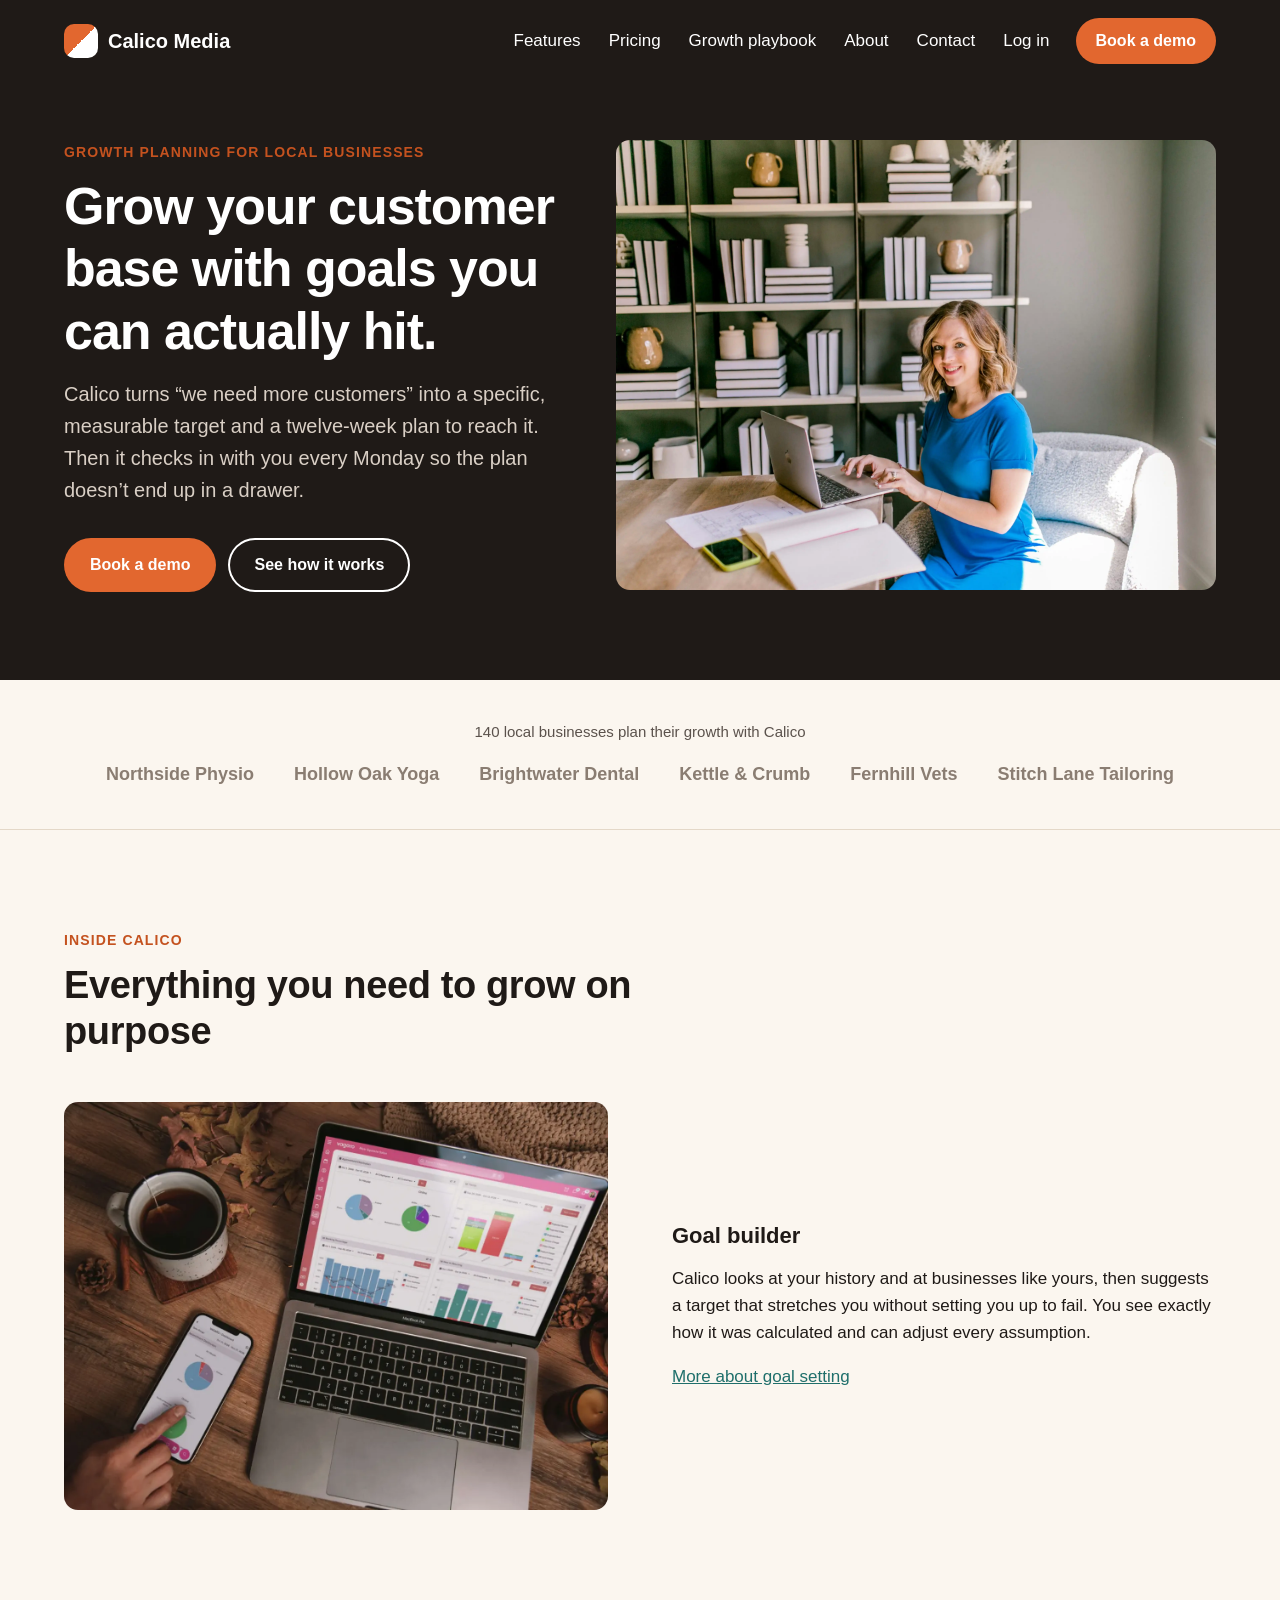
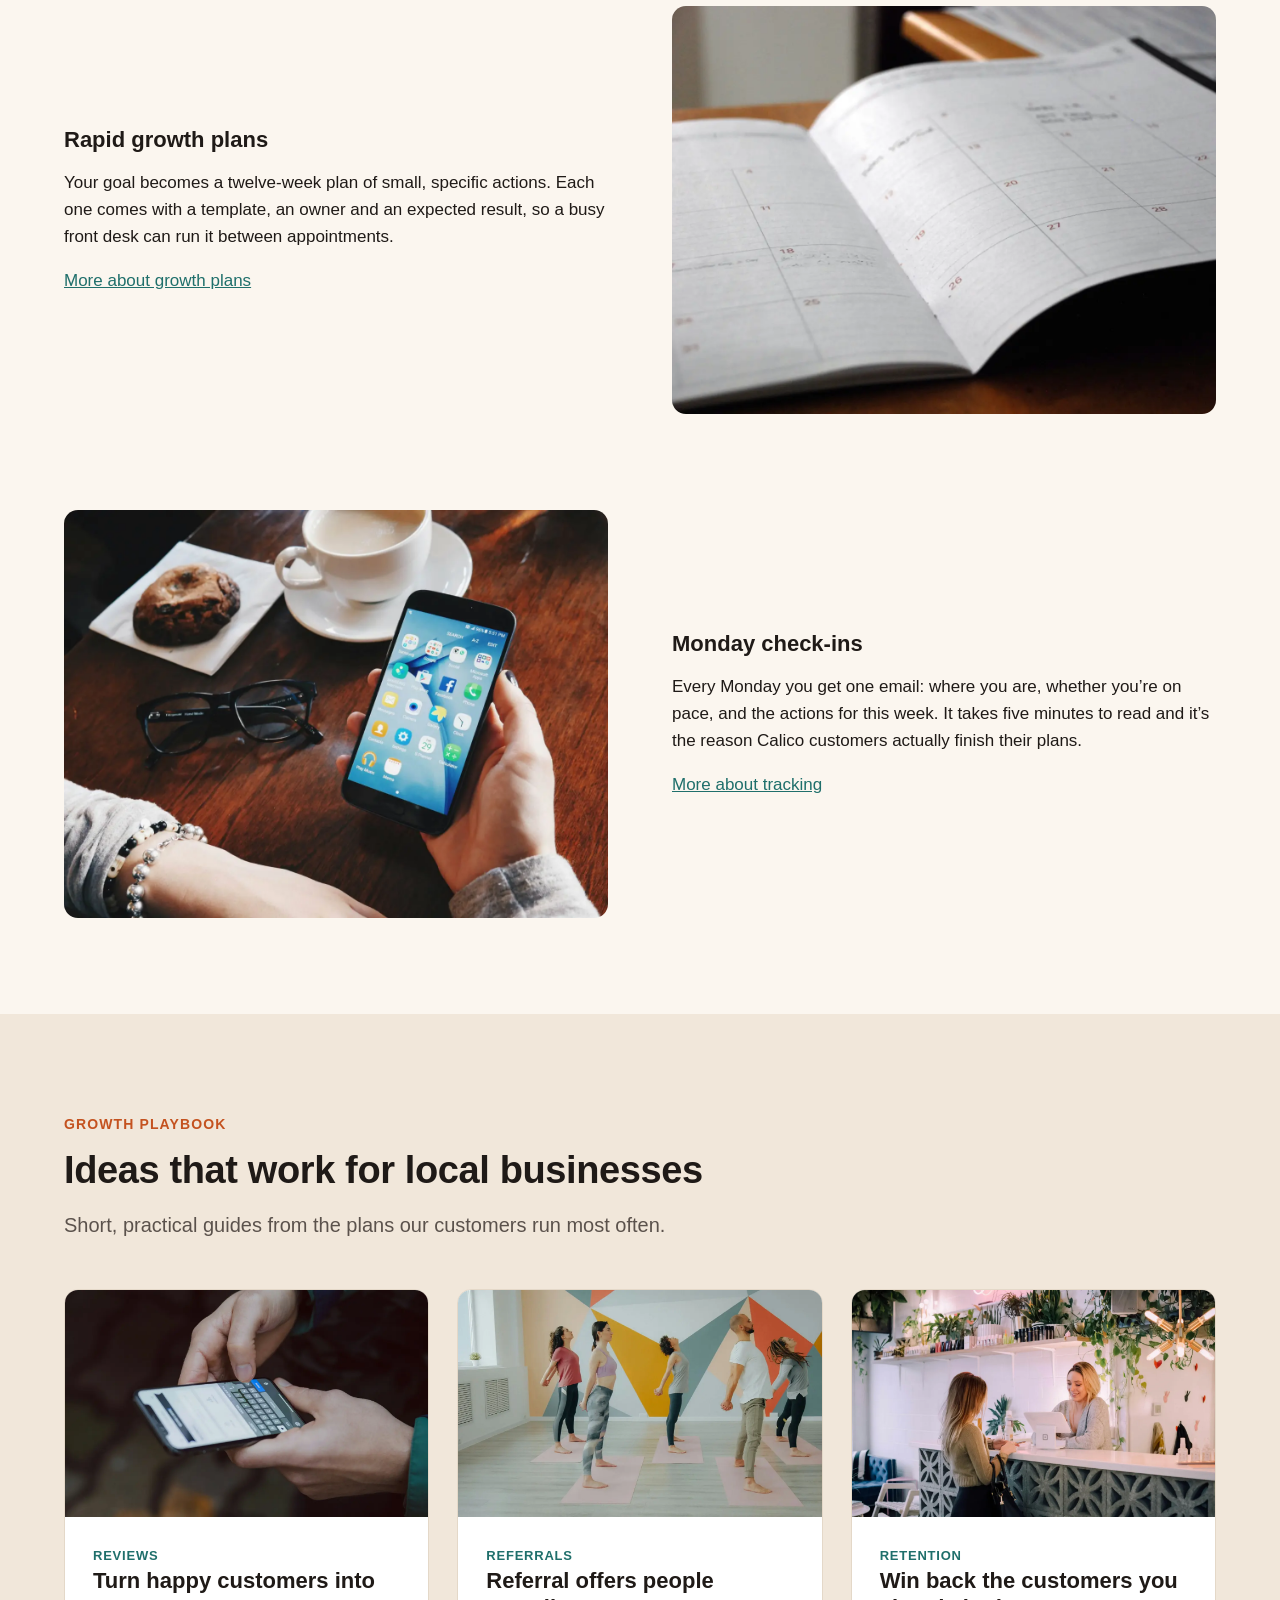
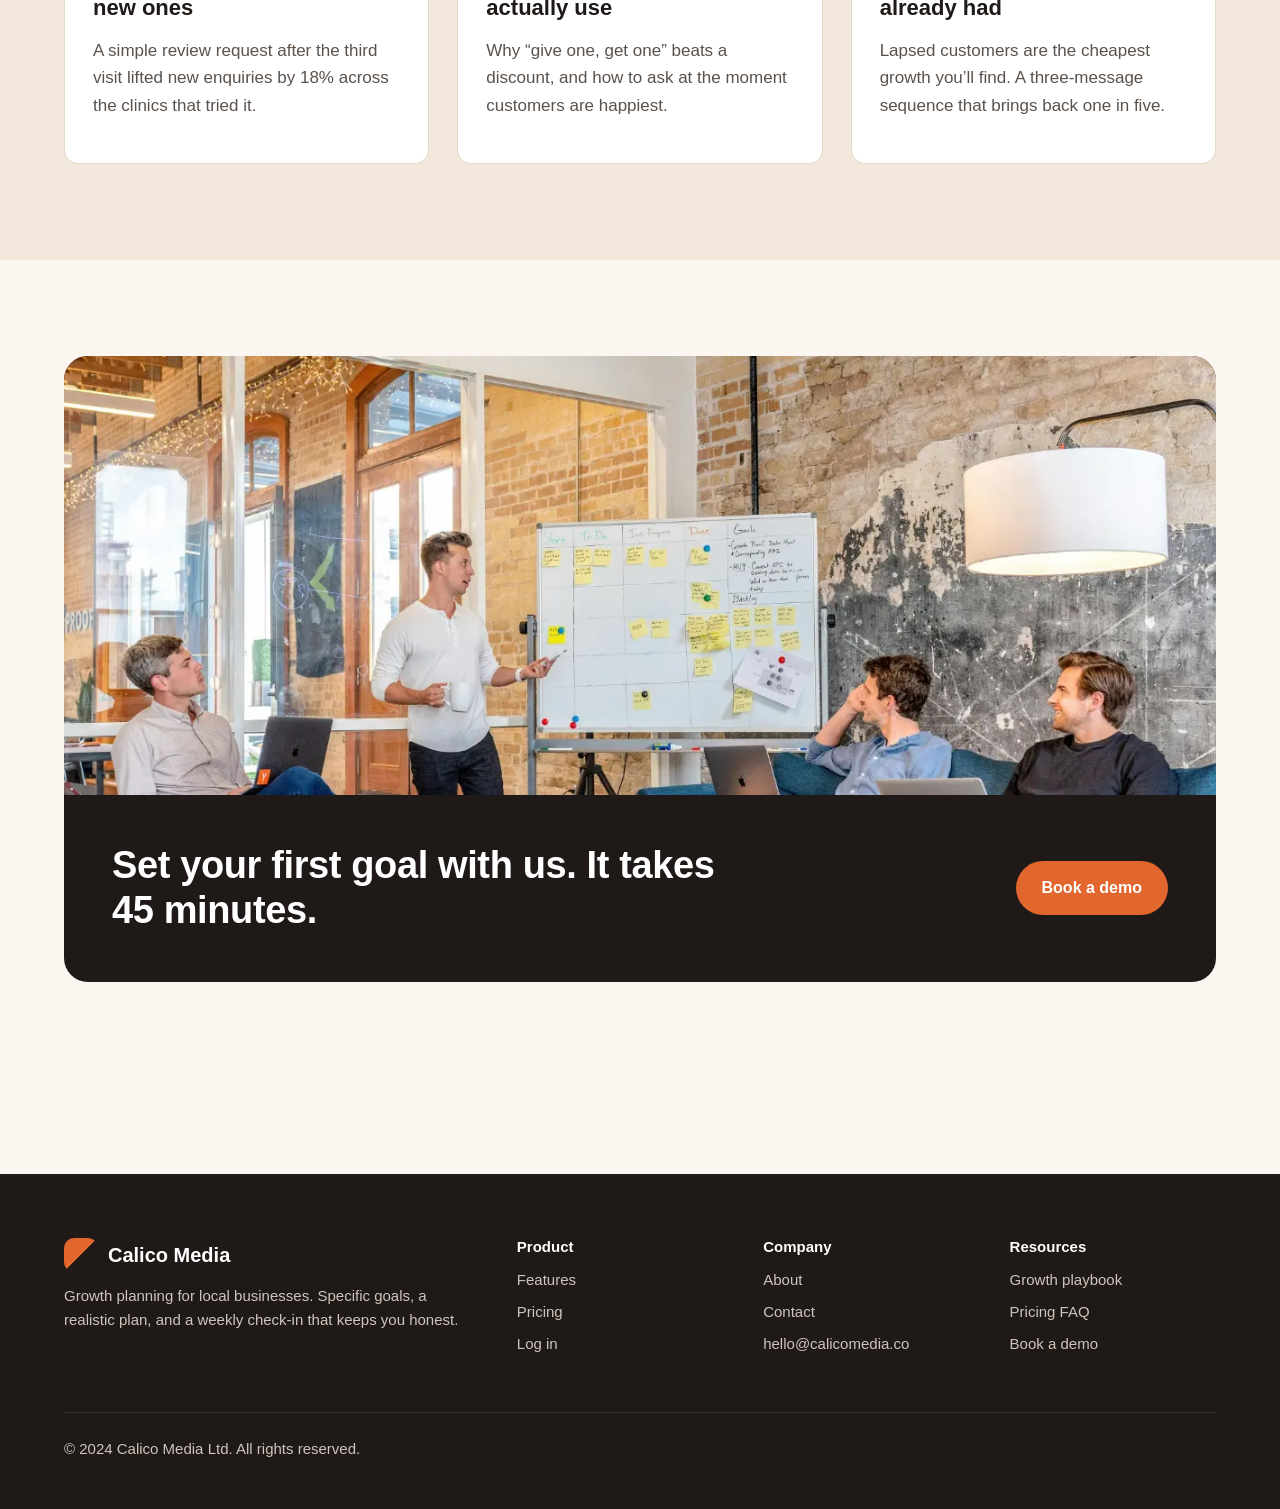
==== public/index.html @ 9ede25ba "Cut homepage weight" ====
<!doctype html>
<html lang="en">
  <head>
    <meta charset="utf-8" />
    <meta name="viewport" content="width=device-width, initial-scale=1" />
    <title>Calico Media | Growth planning for local businesses</title>
    <meta
      name="description"
      content="Calico helps local businesses grow their customer base with specific, measurable, realistic goals and a rapid growth plan you can run every week."
    />
    <link rel="preconnect" href="https://fonts.googleapis.com" />
    <link rel="preconnect" href="https://fonts.gstatic.com" crossorigin />
    <link rel="stylesheet" href="css/styles.css" />
  </head>
  <body>
    <header class="site-header site-header--home">
      <div class="container">
        <a class="logo" href="index.html"
          ><span class="logo-mark"></span>Calico Media</a
        >
        <nav aria-label="Main">
          <ul class="nav-links">
            <li><a href="features.html">Features</a></li>
            <li><a href="pricing.html">Pricing</a></li>
            <li><a href="#playbook">Growth playbook</a></li>
            <li><a href="about.html">About</a></li>
            <li><a href="contact.html">Contact</a></li>
            <li><a href="https://app.calicomedia.co/login">Log in</a></li>
            <li><a class="btn" href="contact.html">Book a demo</a></li>
          </ul>
        </nav>
      </div>
    </header>

    <main>
      <section class="hero">
        <div class="container hero-inner">
          <div class="hero-text">
            <span class="eyebrow">Growth planning for local businesses</span>
            <h1>Grow your customer base with goals you can actually hit.</h1>
            <p class="lead">
              Calico turns &ldquo;we need more customers&rdquo; into a specific,
              measurable target and a twelve-week plan to reach it. Then it
              checks in with you every Monday so the plan doesn&rsquo;t end up
              in a drawer.
            </p>
            <div class="hero-actions">
              <a class="btn" href="contact.html">Book a demo</a>
              <a class="btn btn--ghost" href="features.html"
                >See how it works</a
              >
            </div>
          </div>
          <div class="hero-media">
            <img
              class="hero-image"
              src="images/hero-weekly-plan.webp"
              alt="A business owner at her desk with a laptop and an open planner"
            />
          </div>
        </div>
      </section>

      <section class="trust">
        <div class="container">
          <p>140 local businesses plan their growth with Calico</p>
          <ul class="trust-list">
            <li>Northside Physio</li>
            <li>Hollow Oak Yoga</li>
            <li>Brightwater Dental</li>
            <li>Kettle &amp; Crumb</li>
            <li>Fernhill Vets</li>
            <li>Stitch Lane Tailoring</li>
          </ul>
        </div>
      </section>

      <section class="section">
        <div class="container">
          <div class="section-intro">
            <span class="eyebrow">Inside Calico</span>
            <h2>Everything you need to grow on purpose</h2>
          </div>

          <div class="feature-row">
            <div class="feature-media">
              <img
                src="images/feature-goal-builder.webp"
                srcset="images/feature-goal-builder-320w.webp 320w,
                images/feature-goal-builder-640w.webp 640w,
                images/feature-goal-builder-1280w.webp 1280w"
                sizes="(max-width: 320px) 280px,
                (max-width: 640px) 600px,
                1280px"
                alt="Growth charts on a laptop and phone beside a cup of tea"
                loading="lazy"
                decoding="async"
              />
            </div>
            <div>
              <h3>Goal builder</h3>
              <p>
                Calico looks at your history and at businesses like yours, then
                suggests a target that stretches you without setting you up to
                fail. You see exactly how it was calculated and can adjust every
                assumption.
              </p>
              <a href="features.html">More about goal setting</a>
            </div>
          </div>

          <div class="feature-row feature-row--reverse">
            <div class="feature-media">
              <img
                src="images/feature-growth-plan.webp"
                srcset="images/feature-growth-plan-320w.webp 320w,
                images/feature-growth-plan-640w.webp 640w,
                images/feature-growth-plan-1280w.webp 1280w"
                sizes="(max-width: 320px) 280px,
                (max-width: 640px) 600px,
                1280px"
                alt="An open planner showing the weeks ahead"
                loading="lazy"
                decoding="async"
              />
            </div>
            <div>
              <h3>Rapid growth plans</h3>
              <p>
                Your goal becomes a twelve-week plan of small, specific actions.
                Each one comes with a template, an owner and an expected result,
                so a busy front desk can run it between appointments.
              </p>
              <a href="features.html">More about growth plans</a>
            </div>
          </div>

          <div class="feature-row">
            <div class="feature-media">
              <img
                src="images/feature-monday-checkin.webp"
                srcset="images/feature-monday-checkin-320w.webp 320w,
                images/feature-monday-checkin-640w.webp 640w,
                images/feature-monday-checkin-1280w.webp 1280w"
                sizes="(max-width: 320px) 280px,
                (max-width: 640px) 600px,
                1280px"
                alt="Checking a phone over coffee on a Monday morning"
                loading="lazy"
                decoding="async"
              />
            </div>
            <div>
              <h3>Monday check-ins</h3>
              <p>
                Every Monday you get one email: where you are, whether
                you&rsquo;re on pace, and the actions for this week. It takes
                five minutes to read and it&rsquo;s the reason Calico customers
                actually finish their plans.
              </p>
              <a href="features.html">More about tracking</a>
            </div>
          </div>
        </div>
      </section>

      <section class="section section--sand" id="playbook">
        <div class="container">
          <div class="section-intro">
            <span class="eyebrow">Growth playbook</span>
            <h2>Ideas that work for local businesses</h2>
            <p class="lead">
              Short, practical guides from the plans our customers run most
              often.
            </p>
          </div>
          <div class="playbook-grid">
            <article class="card">
              <img
                src="images/playbook-reviews.webp"
                srcset="images/playbook-reviews-320w.webp 320w,
                images/playbook-reviews-640w.webp 640w,
                images/playbook-reviews-1280w.webp 1280w"
                sizes="(max-width: 320px) 280px,
                (max-width: 640px) 600px,
                1280px"
                alt="A customer typing a review on their phone"
                loading="lazy"
                decoding="async"
              />
              <div class="card-body">
                <span class="card-tag">Reviews</span>
                <h3>Turn happy customers into new ones</h3>
                <p>
                  A simple review request after the third visit lifted new
                  enquiries by 18% across the clinics that tried it.
                </p>
              </div>
            </article>
            <article class="card">
              <img
                src="images/playbook-referrals.webp"
                srcset="images/playbook-referrals-320w.webp 320w,
                images/playbook-referrals-640w.webp 640w,
                images/playbook-referrals-1280w.webp 1280w"
                sizes="(max-width: 320px) 280px,
                (max-width: 640px) 600px,
                1280px"
                alt="A group class stretching together in a yoga studio"
                loading="lazy"
                decoding="async"
              />
              <div class="card-body">
                <span class="card-tag">Referrals</span>
                <h3>Referral offers people actually use</h3>
                <p>
                  Why &ldquo;give one, get one&rdquo; beats a discount, and how
                  to ask at the moment customers are happiest.
                </p>
              </div>
            </article>
            <article class="card">
              <img
                src="images/playbook-rebooking.webp"
                srcset="images/playbook-rebooking-320w.webp 320w,
                images/playbook-rebooking-640w.webp 640w,
                images/playbook-rebooking-1280w.webp 1280w"
                sizes="(max-width: 320px) 280px,
                (max-width: 640px) 600px,
                1280px"
                alt="A customer at the front desk booking her next visit"
                loading="lazy"
                decoding="async"
              />
              <div class="card-body">
                <span class="card-tag">Retention</span>
                <h3>Win back the customers you already had</h3>
                <p>
                  Lapsed customers are the cheapest growth you&rsquo;ll find. A
                  three-message sequence that brings back one in five.
                </p>
              </div>
            </article>
          </div>
        </div>
      </section>

      <section class="section">
        <div class="container">
          <div class="cta-band">
            <img
              src="images/team-workshop.webp"
              srcset="images/team-workshop-320w.webp 320w,
              images/team-workshop-640w.webp 640w,
              images/team-workshop-1280w.webp 1280w"
              sizes="(max-width: 320px) 280px,
                (max-width: 640px) 600px,
                1280px"
              alt="The Calico Media team planning around a whiteboard"
              loading="lazy"
              decoding="async"
            />
            <div class="cta-body">
              <h2>Set your first goal with us. It takes 45 minutes.</h2>
              <a class="btn" href="contact.html">Book a demo</a>
            </div>
          </div>
        </div>
      </section>
    </main>

    <footer class="site-footer">
      <div class="container">
        <div class="footer-grid">
          <div>
            <a class="logo" href="index.html"
              ><span class="logo-mark"></span>Calico Media</a
            >
            <p>
              Growth planning for local businesses. Specific goals, a realistic
              plan, and a weekly check-in that keeps you honest.
            </p>
          </div>
          <div>
            <h4>Product</h4>
            <ul>
              <li><a href="features.html">Features</a></li>
              <li><a href="pricing.html">Pricing</a></li>
              <li><a href="https://app.calicomedia.co/login">Log in</a></li>
            </ul>
          </div>
          <div>
            <h4>Company</h4>
            <ul>
              <li><a href="about.html">About</a></li>
              <li><a href="contact.html">Contact</a></li>
              <li>
                <a href="mailto:hello@calicomedia.co">hello@calicomedia.co</a>
              </li>
            </ul>
          </div>
          <div>
            <h4>Resources</h4>
            <ul>
              <li><a href="index.html#playbook">Growth playbook</a></li>
              <li><a href="pricing.html#faq">Pricing FAQ</a></li>
              <li><a href="contact.html">Book a demo</a></li>
            </ul>
          </div>
        </div>
        <div class="footer-bottom">
          <p>&copy; 2024 Calico Media Ltd. All rights reserved.</p>
        </div>
      </div>
    </footer>
  </body>
</html>
---- public/css/styles.css ----
@font-face {
  font-family: 'Inter';
  src: url(../fonts/Inter-VariableFont_opsz,wght.ttf) format('truetype');
  font-weight: normal;
  font-style: normal;
}

/* Calico Media marketing site */

:root {
  --ink: #1f1a17;
  --ink-soft: #5b524c;
  --cream: #fbf6ef;
  --sand: #f1e7da;
  --white: #ffffff;
  --orange: #e2672f;
  --orange-dark: #c4521f;
  --teal: #1f6f6b;
  --line: #e4d8c8;
  --radius: 14px;
}

*,
*::before,
*::after {
  box-sizing: border-box;
}

body {
  margin: 0;
  font-family: 'Inter', -apple-system, BlinkMacSystemFont, 'Segoe UI', sans-serif;
  font-weight: 400;
  font-size: 17px;
  line-height: 1.6;
  color: var(--ink);
  background: var(--cream);
}

h1,
h2,
h3,
h4 {
  font-weight: 700;
  line-height: 1.2;
  margin: 0 0 16px;
}

h1 {
  font-size: 52px;
  letter-spacing: -0.02em;
}

h2 {
  font-size: 38px;
  letter-spacing: -0.01em;
}

h3 {
  font-size: 22px;
}

p {
  margin: 0 0 16px;
}

a {
  color: var(--teal);
}

img {
  max-width: 100%;
}

.container {
  max-width: 1200px;
  margin: 0 auto;
  padding: 0 24px;
}

.section {
  padding: 96px 0;
}

.section--sand {
  background: var(--sand);
}

.eyebrow {
  display: inline-block;
  font-size: 14px;
  font-weight: 700;
  letter-spacing: 0.08em;
  text-transform: uppercase;
  color: var(--orange-dark);
  margin-bottom: 12px;
}

.lead {
  font-size: 20px;
  color: var(--ink-soft);
  max-width: 640px;
}

.section-intro {
  max-width: 680px;
  margin-bottom: 48px;
}

.btn {
  display: inline-block;
  padding: 14px 26px;
  border-radius: 999px;
  background: var(--orange);
  color: var(--white);
  font-weight: 700;
  text-decoration: none;
  border: 0;
  font-size: 16px;
  font-family: inherit;
  cursor: pointer;
}

.btn:hover {
  background: var(--orange-dark);
}

.btn--ghost {
  background: transparent;
  color: inherit;
  box-shadow: inset 0 0 0 2px currentColor;
}

.btn--ghost:hover {
  background: rgba(255, 255, 255, 0.1);
}

/* Header */

.site-header {
  background: var(--white);
  border-bottom: 1px solid var(--line);
}

.site-header .container {
  display: flex;
  flex-wrap: wrap;
  align-items: center;
  justify-content: space-between;
  gap: 12px 32px;
  padding-top: 18px;
  padding-bottom: 18px;
}

.logo {
  display: flex;
  align-items: center;
  gap: 10px;
  flex-shrink: 0;
  font-size: 20px;
  font-weight: 700;
  color: var(--ink);
  text-decoration: none;
}

.logo-mark {
  width: 34px;
  height: 34px;
  border-radius: 10px;
  background: linear-gradient(135deg, var(--orange) 0%, var(--orange) 50%, var(--ink) 50%, var(--ink) 100%);
}

.nav-links {
  display: flex;
  flex-wrap: wrap;
  align-items: center;
  gap: 8px 28px;
  list-style: none;
  margin: 0;
  padding: 0;
}

.nav-links a {
  color: var(--ink);
  text-decoration: none;
}

.nav-links a:hover,
.nav-links a[aria-current='page'] {
  color: var(--orange-dark);
}

.site-header--home {
  background: var(--ink);
  border-bottom: 0;
}

.site-header--home .logo,
.site-header--home .nav-links a {
  color: var(--white);
}

.site-header--home .logo-mark {
  background: linear-gradient(135deg, var(--orange) 0%, var(--orange) 50%, var(--white) 50%, var(--white) 100%);
}

.site-header--home .container {
  flex-wrap: nowrap;
}

.site-header--home nav {
  min-width: 0;
}

.site-header--home .nav-links {
  flex-wrap: nowrap;
  gap: 0;
}

.site-header--home .nav-links li {
  min-width: 0;
}

.site-header--home .nav-links a {
  display: block;
  padding: 0 14px;
  white-space: nowrap;
}

.site-header--home .nav-links li:last-child {
  flex-shrink: 0;
}

.site-header--home .nav-links .btn {
  margin-left: 12px;
  padding: 10px 20px;
}

/* Home hero */

.hero {
  background: var(--ink);
  color: var(--white);
  padding: 56px 0 88px;
}

.hero-inner {
  display: flex;
  align-items: center;
  gap: 56px;
}

.hero-text {
  flex: 1;
}

.hero-text .lead {
  color: #d9cfc5;
}

.hero-actions {
  display: flex;
  flex-wrap: wrap;
  gap: 12px;
  margin-top: 32px;
}

.hero-media {
  width: 600px;
  flex-shrink: 0;
}

.hero-image {
  width: 100%;
  aspect-ratio: 4 / 3;
  object-fit: cover;
  border-radius: var(--radius);
  display: block;
}

/* Trust strip */

.trust {
  padding: 40px 0;
  border-bottom: 1px solid var(--line);
  text-align: center;
}

.trust p {
  color: var(--ink-soft);
  font-size: 15px;
}

.trust-list {
  display: flex;
  flex-wrap: wrap;
  justify-content: center;
  gap: 12px 40px;
  list-style: none;
  margin: 0;
  padding: 0;
  font-weight: 700;
  font-size: 18px;
  color: #8a7d72;
}

/* Steps */

.steps {
  display: grid;
  grid-template-columns: repeat(auto-fit, minmax(240px, 1fr));
  gap: 24px;
}

.step {
  background: var(--white);
  border: 1px solid var(--line);
  border-radius: var(--radius);
  padding: 32px;
}

.step-number {
  display: inline-flex;
  align-items: center;
  justify-content: center;
  width: 40px;
  height: 40px;
  border-radius: 50%;
  background: var(--sand);
  color: var(--orange-dark);
  font-weight: 700;
  margin-bottom: 16px;
}

/* Check list */

.check-list {
  list-style: none;
  margin: 24px 0 0;
  padding: 0;
}

.check-list li {
  position: relative;
  padding-left: 32px;
  margin-bottom: 14px;
}

.check-list li::before {
  content: '';
  position: absolute;
  left: 0;
  top: 6px;
  width: 16px;
  height: 16px;
  border-radius: 50%;
  background: var(--teal);
  box-shadow: inset 0 0 0 4px #cfe6e4;
}

/* FAQ */

.faq {
  max-width: 820px;
}

.faq details {
  border-top: 1px solid var(--line);
  padding: 20px 0;
}

.faq details:last-child {
  border-bottom: 1px solid var(--line);
}

.faq summary {
  font-weight: 700;
  font-size: 19px;
  cursor: pointer;
}

.faq details p {
  margin-top: 12px;
  color: var(--ink-soft);
}

/* Feature rows */

.feature-row {
  display: grid;
  grid-template-columns: 1fr 1fr;
  gap: 64px;
  align-items: center;
  margin-bottom: 96px;
}

.feature-row:last-child {
  margin-bottom: 0;
}

.feature-row--reverse .feature-media {
  order: 2;
}

.feature-media img {
  display: block;
  width: 100%;
  aspect-ratio: 4 / 3;
  object-fit: cover;
  border-radius: var(--radius);
}

/* Playbook */

.playbook-grid {
  display: grid;
  grid-template-columns: repeat(auto-fit, minmax(300px, 1fr));
  gap: 28px;
}

/* Card grid */

.card-grid {
  display: grid;
  grid-template-columns: repeat(3, 1fr);
  gap: 28px;
}

.card {
  background: var(--white);
  border: 1px solid var(--line);
  border-radius: var(--radius);
  overflow: hidden;
}

.card img {
  display: block;
  width: 100%;
  aspect-ratio: 16 / 10;
  object-fit: cover;
}

.card-body {
  padding: 24px 28px 28px;
}

.card-body p {
  color: var(--ink-soft);
}

.card-tag {
  font-size: 13px;
  font-weight: 700;
  text-transform: uppercase;
  letter-spacing: 0.06em;
  color: var(--teal);
}

.icon-dot {
  width: 44px;
  height: 44px;
  border-radius: 12px;
  background: var(--sand);
  margin-bottom: 18px;
  position: relative;
}

.icon-dot::after {
  content: '';
  position: absolute;
  inset: 13px;
  border-radius: 50%;
  background: var(--orange);
}

/* CTA band */

.cta-band {
  background: var(--ink);
  color: var(--white);
  border-radius: 24px;
  overflow: hidden;
}

.cta-band img {
  display: block;
  width: 100%;
  aspect-ratio: 21 / 8;
  object-fit: cover;
}

.cta-body {
  padding: 48px;
  display: flex;
  flex-wrap: wrap;
  align-items: center;
  justify-content: space-between;
  gap: 24px;
}

.cta-body h2 {
  margin: 0;
  max-width: 620px;
}

/* Page header (inner pages) */

.page-header {
  padding: 80px 0 56px;
  border-bottom: 1px solid var(--line);
}

/* Pricing */

.pricing-grid {
  display: grid;
  grid-template-columns: repeat(auto-fit, minmax(260px, 1fr));
  gap: 24px;
  align-items: stretch;
}

.pricing-card {
  background: var(--white);
  border: 1px solid var(--line);
  border-radius: var(--radius);
  padding: 36px 32px;
  display: flex;
  flex-direction: column;
}

.pricing-card--featured {
  border: 2px solid var(--orange);
  box-shadow: 0 24px 48px rgba(226, 103, 47, 0.14);
}

.plan-badge {
  align-self: flex-start;
  font-size: 13px;
  font-weight: 700;
  background: var(--orange);
  color: var(--white);
  border-radius: 999px;
  padding: 4px 12px;
  margin-bottom: 16px;
}

.price {
  font-size: 48px;
  font-weight: 700;
  margin: 8px 0 4px;
}

.price small {
  font-size: 17px;
  font-weight: 400;
  color: var(--ink-soft);
}

.pricing-card .check-list {
  flex: 1;
  margin-bottom: 28px;
}

.pricing-card .btn {
  text-align: center;
}

.pricing-note {
  margin-top: 32px;
  color: var(--ink-soft);
  font-size: 15px;
}

/* About */

.stats {
  display: grid;
  grid-template-columns: repeat(auto-fit, minmax(160px, 1fr));
  gap: 16px;
}

.stat {
  background: var(--white);
  border: 1px solid var(--line);
  border-radius: var(--radius);
  padding: 28px 20px;
}

.stat-number {
  display: block;
  font-size: 48px;
  font-weight: 700;
  color: var(--orange-dark);
}

.stat-label {
  display: block;
  font-size: 15px;
  color: var(--ink-soft);
}

.prose {
  max-width: 720px;
}

.team-grid {
  display: grid;
  grid-template-columns: repeat(auto-fit, minmax(220px, 1fr));
  gap: 24px;
}

.person {
  background: var(--white);
  border: 1px solid var(--line);
  border-radius: var(--radius);
  padding: 28px;
}

.avatar {
  width: 56px;
  height: 56px;
  border-radius: 50%;
  background: var(--sand);
  color: var(--orange-dark);
  display: flex;
  align-items: center;
  justify-content: center;
  font-weight: 700;
  margin-bottom: 16px;
}

.person p {
  color: var(--ink-soft);
  font-size: 15px;
  margin: 0;
}

/* Contact */

.contact-layout {
  display: grid;
  grid-template-columns: 3fr 2fr;
  gap: 64px;
}

.contact-form label {
  display: block;
  font-weight: 700;
  margin-bottom: 6px;
}

.contact-form input,
.contact-form textarea {
  display: block;
  width: 100%;
  font: inherit;
  padding: 12px 14px;
  border: 1px solid var(--line);
  border-radius: 10px;
  background: var(--white);
  margin-bottom: 20px;
}

.contact-form textarea {
  min-height: 160px;
  resize: vertical;
}

.form-status {
  margin-top: 16px;
  font-weight: 700;
}

.form-status--success {
  color: var(--teal);
}

.form-status--error {
  color: #b3261e;
}

.contact-aside {
  background: var(--white);
  border: 1px solid var(--line);
  border-radius: var(--radius);
  padding: 32px;
  align-self: start;
}

.contact-aside h3 {
  font-size: 18px;
  margin-top: 24px;
  margin-bottom: 6px;
}

.contact-aside h3:first-child {
  margin-top: 0;
}

.contact-aside p {
  color: var(--ink-soft);
  margin: 0;
}

/* Footer */

.site-footer {
  background: var(--ink);
  color: #cfc5bb;
  padding: 64px 0 32px;
  margin-top: 96px;
  font-size: 15px;
}

.footer-grid {
  display: grid;
  grid-template-columns: 2fr 1fr 1fr 1fr;
  gap: 40px;
}

.site-footer h4 {
  color: var(--white);
  font-size: 15px;
  margin-bottom: 12px;
}

.site-footer ul {
  list-style: none;
  margin: 0;
  padding: 0;
}

.site-footer li {
  margin-bottom: 8px;
}

.site-footer a {
  color: #cfc5bb;
  text-decoration: none;
}

.site-footer a:hover {
  color: var(--white);
}

.site-footer .logo {
  color: var(--white);
  margin-bottom: 12px;
}

.footer-bottom {
  border-top: 1px solid #3a322d;
  margin-top: 48px;
  padding-top: 24px;
}

@media (max-width: 1024px) {
  .site-header--home .container {
    flex-wrap: wrap;
  }

  .site-header--home nav {
    flex-basis: 100%;
    width: 100%;
  }

  .site-header--home .nav-links {
    flex-wrap: wrap;
    justify-content: center;
    gap: 8px 0;
  }

  .site-header--home .nav-links li {
    flex: 0 0 auto;
  }
  
  .hero {
    display: flex;
    flex-direction: column;
    align-items: center;
  }

  .hero-inner {
    display: flex;
    flex-direction: column-reverse;
    align-items: center;
    gap: 32px;
    width: 100%;
    box-sizing: border-box;
  }

  .hero-media {
    width: 100%;
  }
}

@media (max-width: 768px) {
  h1 {
    font-size: 40px;
  }

  h2 {
    font-size: 30px;
  }

  .section {
    padding: 64px 0;
  }

  .hero-text {
    margin-right: 0;
  }

  .hero-image {
    width: 100%;
    max-width: 440px;
    margin: 0 auto;
  }

  .feature-row {
    grid-template-columns: 1fr;
    gap: 32px;
    margin-bottom: 64px;
  }

  .feature-row--reverse .feature-media {
    order: 0;
  }

  .playbook-grid {
    grid-template-columns: repeat(2, minmax(0, 1fr));
  }

  .card-grid {
    grid-template-columns: repeat(2, 1fr);
  }

  .contact-layout {
    grid-template-columns: 1fr;
    gap: 40px;
  }

  .footer-grid {
    grid-template-columns: 1fr 1fr;
  }
}

@media (max-width: 480px) {
  h1 {
    font-size: 34px;
  }

  .playbook-grid {
    grid-template-columns: 1fr;
  }

  .card-grid {
    grid-template-columns: 1fr;
  }

  .cta-body {
    padding: 32px 24px;
  }

  .footer-grid {
    grid-template-columns: 1fr;
  }
}
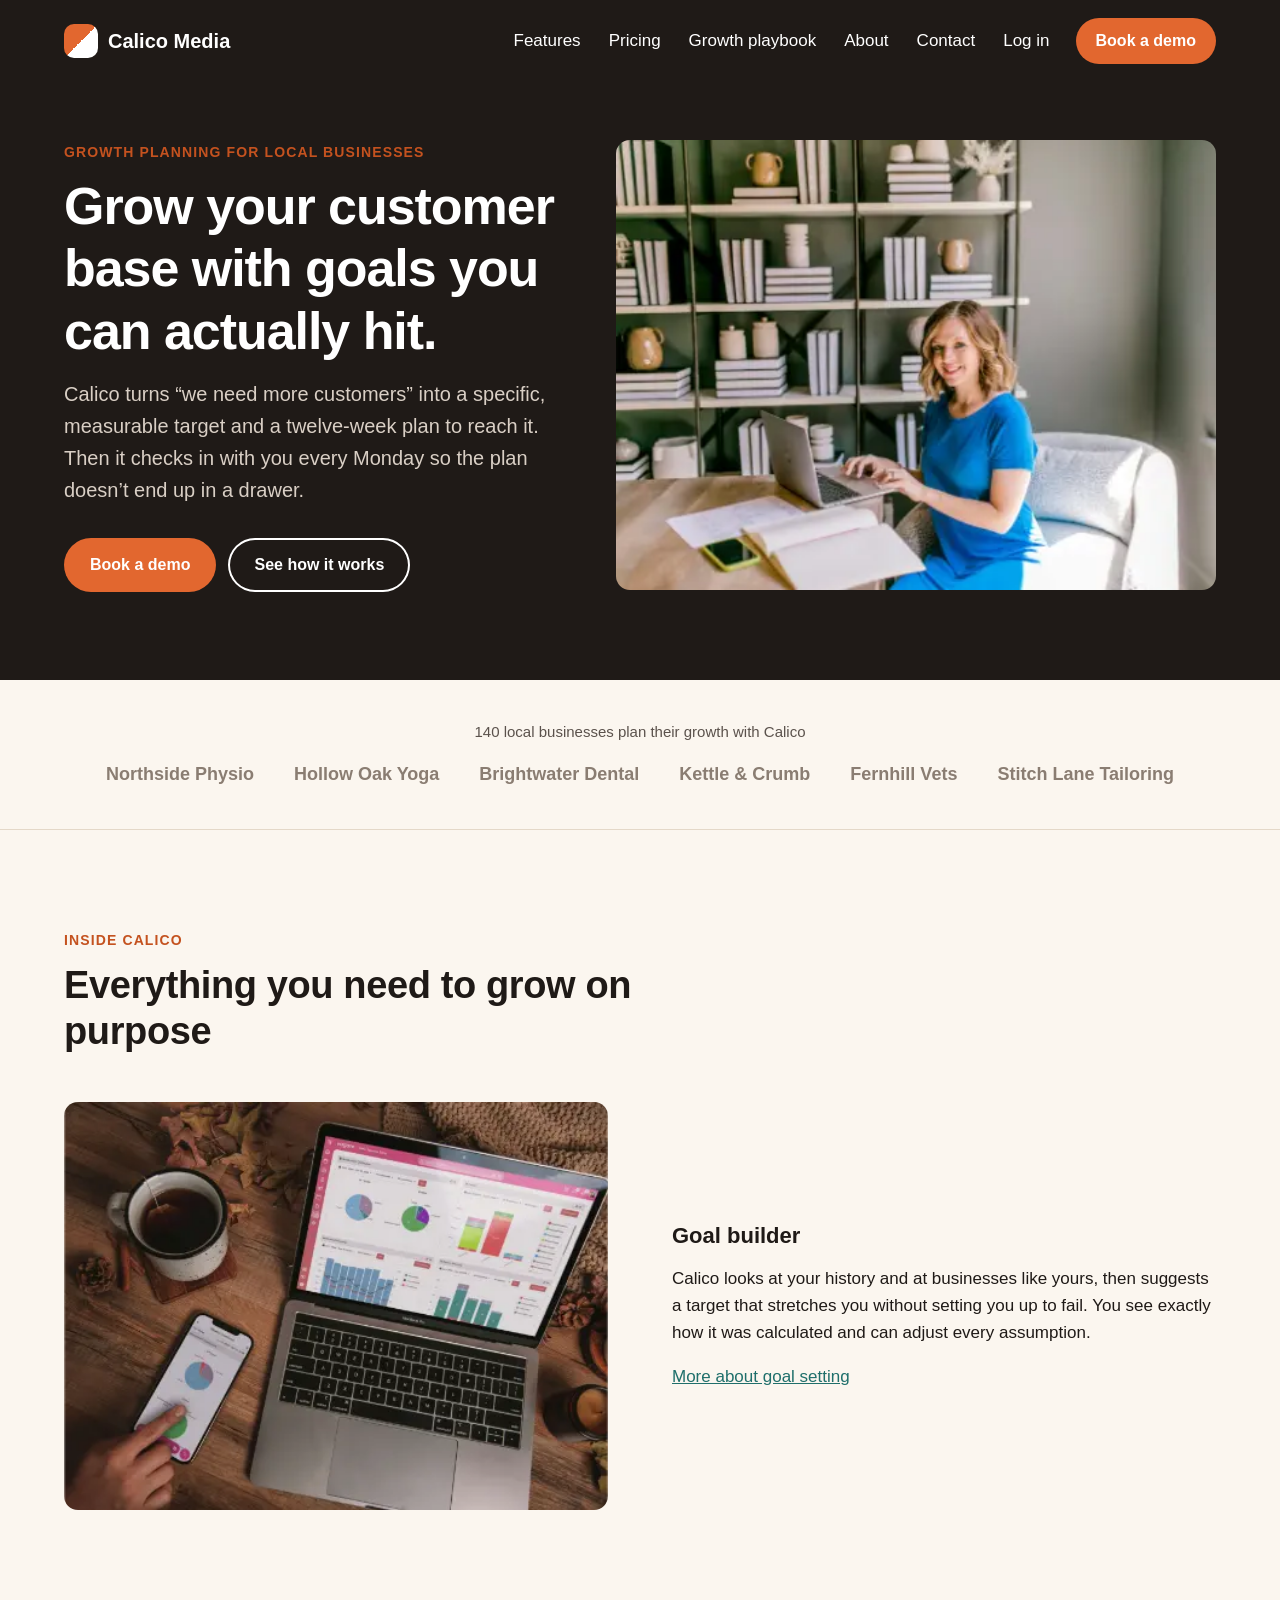
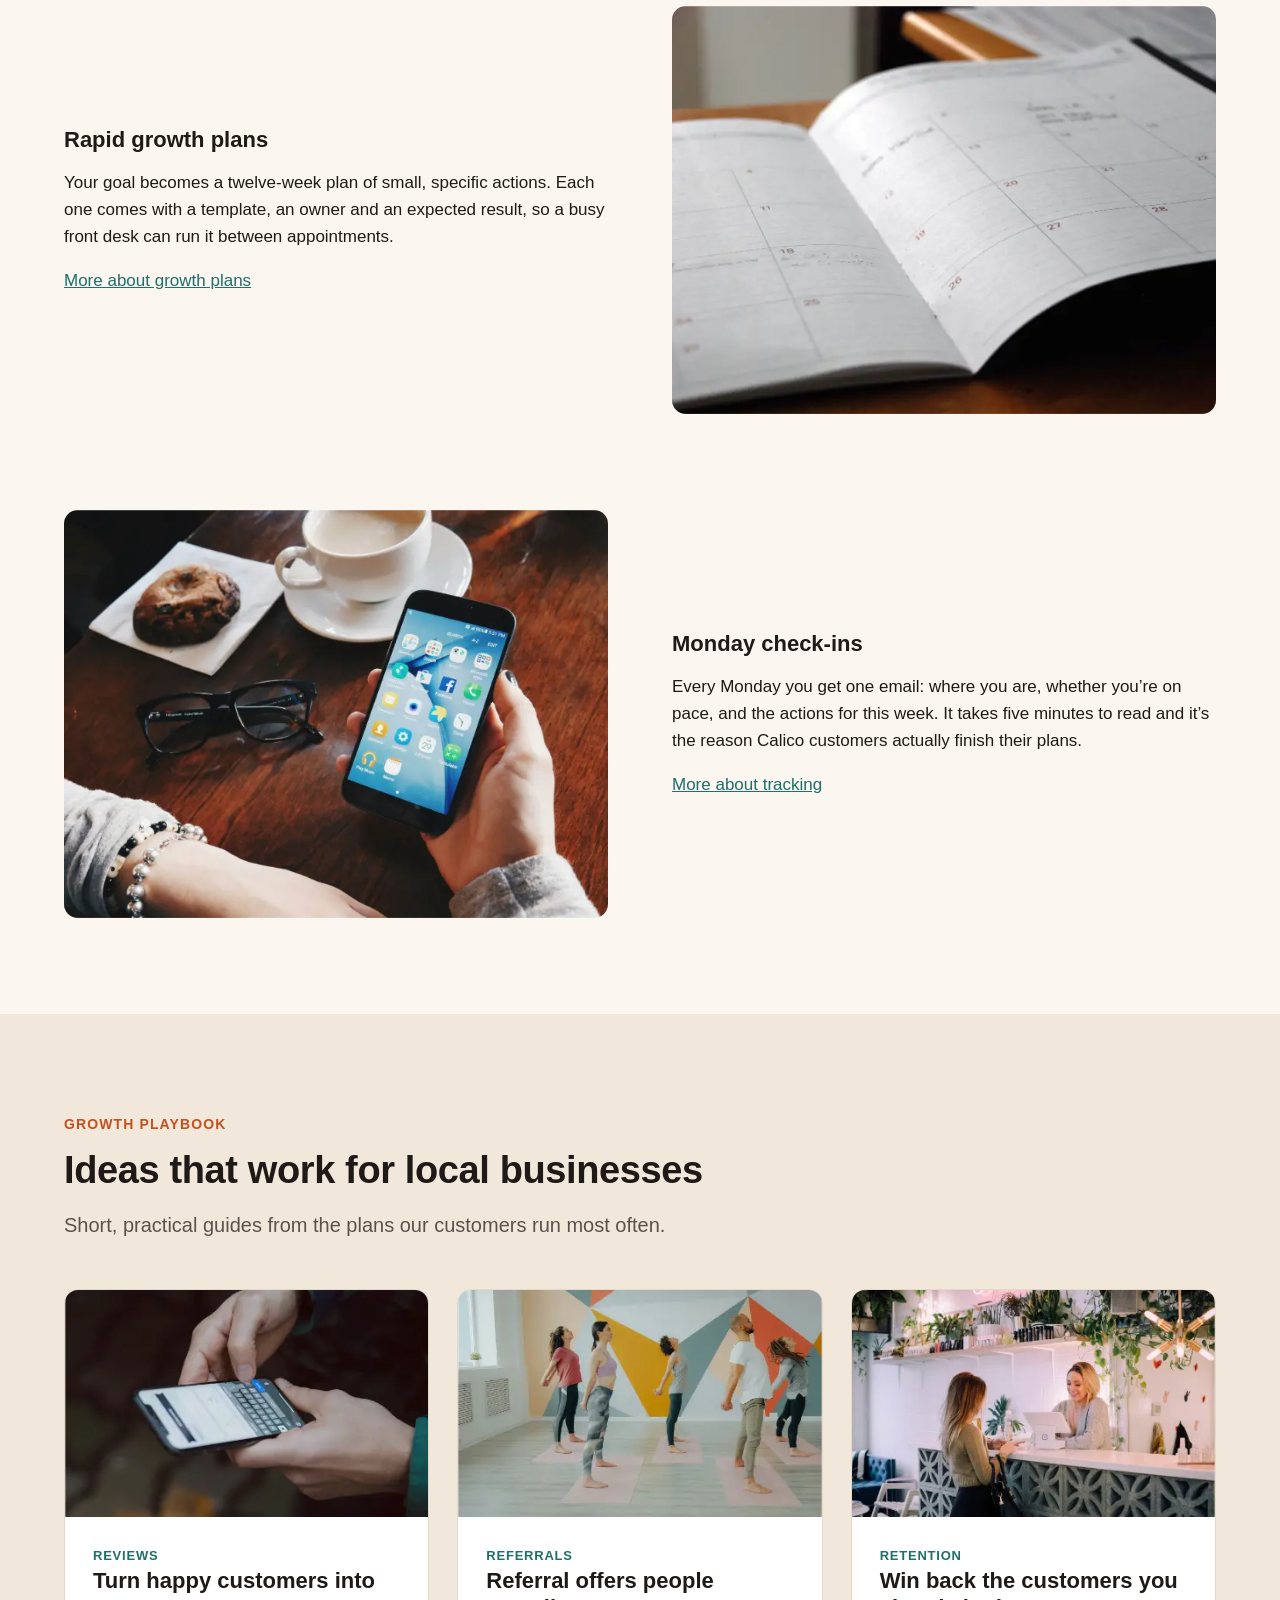
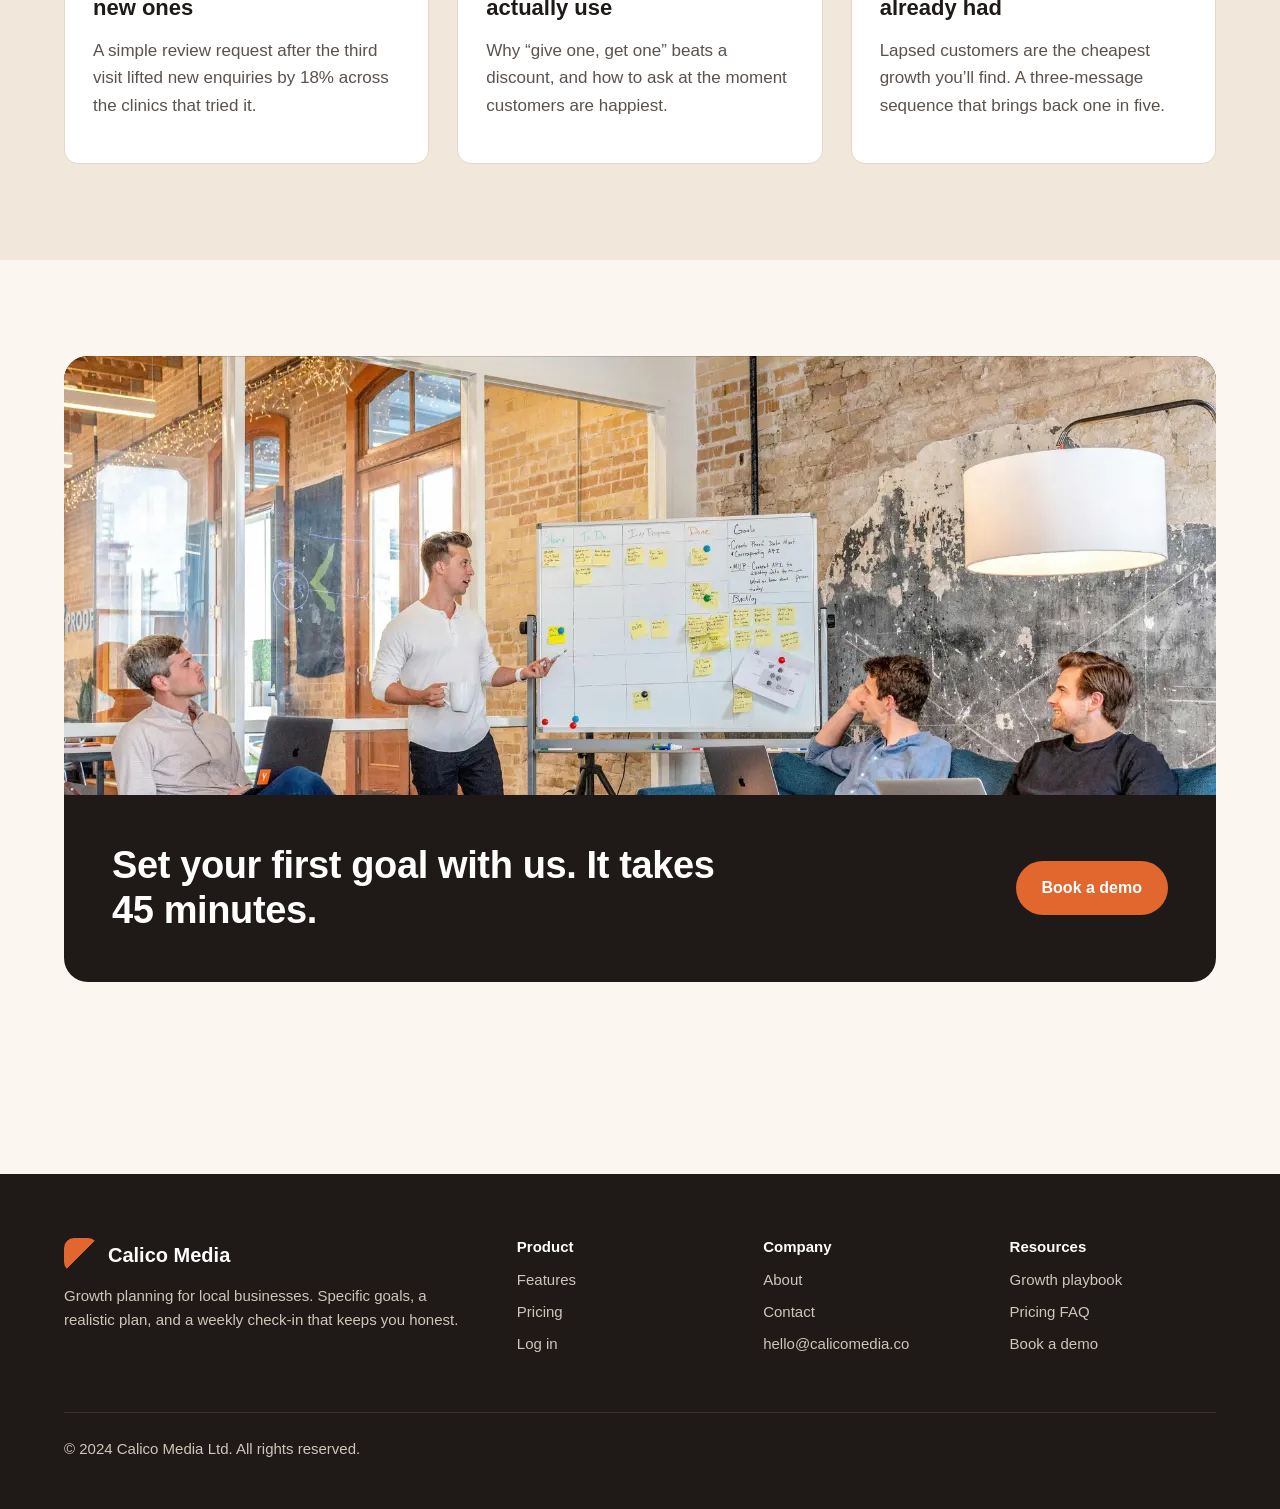
==== commit fa87d584: "fix font files, remove google font preconnect, fix picture sizing & delete old rules for playbook" ====
--- a/public/index.html
+++ b/public/index.html
@@ -8,8 +8,6 @@
       name="description"
       content="Calico helps local businesses grow their customer base with specific, measurable, realistic goals and a rapid growth plan you can run every week."
     />
-    <link rel="preconnect" href="https://fonts.googleapis.com" />
-    <link rel="preconnect" href="https://fonts.gstatic.com" crossorigin />
     <link rel="stylesheet" href="css/styles.css" />
   </head>
   <body>
@@ -55,6 +53,14 @@
             <img
               class="hero-image"
               src="images/hero-weekly-plan.webp"
+              srcset="images/hero-weekly-plan-480w.webp 480w,
+              images/hero-weekly-plan-768w.webp 768w,
+              images/hero-weekly-plan-1024w.webp 1024w,
+              images/hero-weekly-plan-1280w.webp 1280w"
+              sizes="(max-width: 480px) 417px,
+              (max-width: 768px) 440px,
+              (max-width: 1024px) 961px,
+              (min-width: 1280px) 600px"
               alt="A business owner at her desk with a laptop and an open planner"
             />
           </div>
@@ -86,12 +92,14 @@
             <div class="feature-media">
               <img
                 src="images/feature-goal-builder.webp"
-                srcset="images/feature-goal-builder-320w.webp 320w,
-                images/feature-goal-builder-640w.webp 640w,
+                srcset="images/feature-goal-builder-480w.webp 480w,
+                images/feature-goal-builder-768w.webp 768px,
+                images/feature-goal-builder-1024w.webp 1024w,
                 images/feature-goal-builder-1280w.webp 1280w"
-                sizes="(max-width: 320px) 280px,
-                (max-width: 640px) 600px,
-                1280px"
+                sizes="(max-width: 480px) 417px,
+                (max-width: 768px) 705px,
+                (max-width: 1024px) 449px,
+                (min-width: 1280px) 544px"
                 alt="Growth charts on a laptop and phone beside a cup of tea"
                 loading="lazy"
                 decoding="async"
@@ -113,12 +121,14 @@
             <div class="feature-media">
               <img
                 src="images/feature-growth-plan.webp"
-                srcset="images/feature-growth-plan-320w.webp 320w,
-                images/feature-growth-plan-640w.webp 640w,
+                srcset="images/feature-growth-plan-480w.webp 480w,
+                images/feature-growth-plan-768w.webp 768w,
+                images/feature-growth-plan-1024w.webp 1024w,
                 images/feature-growth-plan-1280w.webp 1280w"
-                sizes="(max-width: 320px) 280px,
-                (max-width: 640px) 600px,
-                1280px"
+                sizes="(max-width: 480px) 417px,
+                (max-width: 768px) 705px,
+                (max-width: 1024px) 449px,
+                (min-width: 1280px) 544px"
                 alt="An open planner showing the weeks ahead"
                 loading="lazy"
                 decoding="async"
@@ -139,12 +149,14 @@
             <div class="feature-media">
               <img
                 src="images/feature-monday-checkin.webp"
-                srcset="images/feature-monday-checkin-320w.webp 320w,
-                images/feature-monday-checkin-640w.webp 640w,
+                srcset="images/feature-monday-checkin-480w.webp 480w,
+                images/feature-monday-checkin-768w.webp 768w,
+                images/feature-monday-checkin-1024w.webp 1024w,
                 images/feature-monday-checkin-1280w.webp 1280w"
-                sizes="(max-width: 320px) 280px,
-                (max-width: 640px) 600px,
-                1280px"
+                sizes="(max-width: 480px) 417px,
+                (max-width: 768px) 705px,
+                (max-width: 1024px) 449px,
+                (min-width: 1280px) 544px"
                 alt="Checking a phone over coffee on a Monday morning"
                 loading="lazy"
                 decoding="async"
@@ -178,12 +190,14 @@
             <article class="card">
               <img
                 src="images/playbook-reviews.webp"
-                srcset="images/playbook-reviews-320w.webp 320w,
-                images/playbook-reviews-640w.webp 640w,
+                srcset="images/playbook-reviews-480w.webp 480w,
+                images/playbook-reviews-768w.webp 768w,
+                images/playbook-reviews-1024w.webp 1024w,
                 images/playbook-reviews-1280w.webp 1280w"
-                sizes="(max-width: 320px) 280px,
-                (max-width: 640px) 600px,
-                1280px"
+                sizes="(max-width: 480px) 415px,
+                (max-width: 768px) 337px,
+                (max-width: 1024px) 300px,
+                (min-width: 1280px) 363px"
                 alt="A customer typing a review on their phone"
                 loading="lazy"
                 decoding="async"
@@ -200,12 +214,14 @@
             <article class="card">
               <img
                 src="images/playbook-referrals.webp"
-                srcset="images/playbook-referrals-320w.webp 320w,
-                images/playbook-referrals-640w.webp 640w,
+                srcset="images/playbook-referrals-480w.webp 480w,
+                images/playbook-referrals-768w.webp 768w,
+                images/playbook-referrals-1024w.webp 1024w,
                 images/playbook-referrals-1280w.webp 1280w"
-                sizes="(max-width: 320px) 280px,
-                (max-width: 640px) 600px,
-                1280px"
+                sizes="(max-width: 480px) 415px,
+                (max-width: 768px) 337px,
+                (max-width: 1024px) 300px,
+                (min-width: 1280px) 363px"
                 alt="A group class stretching together in a yoga studio"
                 loading="lazy"
                 decoding="async"
@@ -222,12 +238,14 @@
             <article class="card">
               <img
                 src="images/playbook-rebooking.webp"
-                srcset="images/playbook-rebooking-320w.webp 320w,
-                images/playbook-rebooking-640w.webp 640w,
+                srcset="images/playbook-rebooking-480w.webp 480w,
+                images/playbook-rebooking-768w.webp 768w,
+                images/playbook-rebooking-1024w.webp 1024w,
                 images/playbook-rebooking-1280w.webp 1280w"
-                sizes="(max-width: 320px) 280px,
-                (max-width: 640px) 600px,
-                1280px"
+                sizes="(max-width: 480px) 415px,
+                (max-width: 768px) 337px,
+                (max-width: 1024px) 300px,
+                (min-width: 1280px) 363px"
                 alt="A customer at the front desk booking her next visit"
                 loading="lazy"
                 decoding="async"
@@ -250,12 +268,14 @@
           <div class="cta-band">
             <img
               src="images/team-workshop.webp"
-              srcset="images/team-workshop-320w.webp 320w,
-              images/team-workshop-640w.webp 640w,
+              srcset="images/team-workshop-480w.webp 480w,
+              images/team-workshop-768w.webp 768w,
+              images/team-workshop-1024w.webp 1024w,
               images/team-workshop-1280w.webp 1280w"
-              sizes="(max-width: 320px) 280px,
-                (max-width: 640px) 600px,
-                1280px"
+              sizes="(max-width: 480px) 417px,
+              (max-width: 768px) 705px,
+              (max-width: 1024px) 961px,
+              (min-width: 1280px) 1152px"
               alt="The Calico Media team planning around a whiteboard"
               loading="lazy"
               decoding="async"
--- a/public/css/styles.css
+++ b/public/css/styles.css
@@ -1,8 +1,19 @@
 @font-face {
   font-family: 'Inter';
-  src: url(../fonts/Inter-VariableFont_opsz,wght.ttf) format('truetype');
-  font-weight: normal;
   font-style: normal;
+  font-weight: 400;
+  font-display: swap;
+  src: url(../fonts/Inter-400-weight.woff2) format('woff2');
+  unicode-range: U+0100-02BA, U+02BD-02C5, U+02C7-02CC, U+02CE-02D7, U+02DD-02FF, U+0304, U+0308, U+0329, U+1D00-1DBF, U+1E00-1E9F, U+1EF2-1EFF, U+2020, U+20A0-20AB, U+20AD-20C4, U+2113, U+2C60-2C7F, U+A720-A7FF;
+}
+
+@font-face {
+  font-family: 'Inter';
+  font-style: normal;
+  font-weight: 700;
+  font-display: swap;
+  src: url(../fonts/Inter-700-weight.woff2) format('woff2');
+  unicode-range: U+0100-02BA, U+02BD-02C5, U+02C7-02CC, U+02CE-02D7, U+02DD-02FF, U+0304, U+0308, U+0329, U+1D00-1DBF, U+1E00-1E9F, U+1EF2-1EFF, U+2020, U+20A0-20AB, U+20AD-20C4, U+2113, U+2C60-2C7F, U+A720-A7FF;
 }
 
 /* Calico Media marketing site */
@@ -826,10 +837,6 @@
     order: 0;
   }
 
-  .playbook-grid {
-    grid-template-columns: repeat(2, minmax(0, 1fr));
-  }
-
   .card-grid {
     grid-template-columns: repeat(2, 1fr);
   }
@@ -849,10 +856,6 @@
     font-size: 34px;
   }
 
-  .playbook-grid {
-    grid-template-columns: 1fr;
-  }
-
   .card-grid {
     grid-template-columns: 1fr;
   }
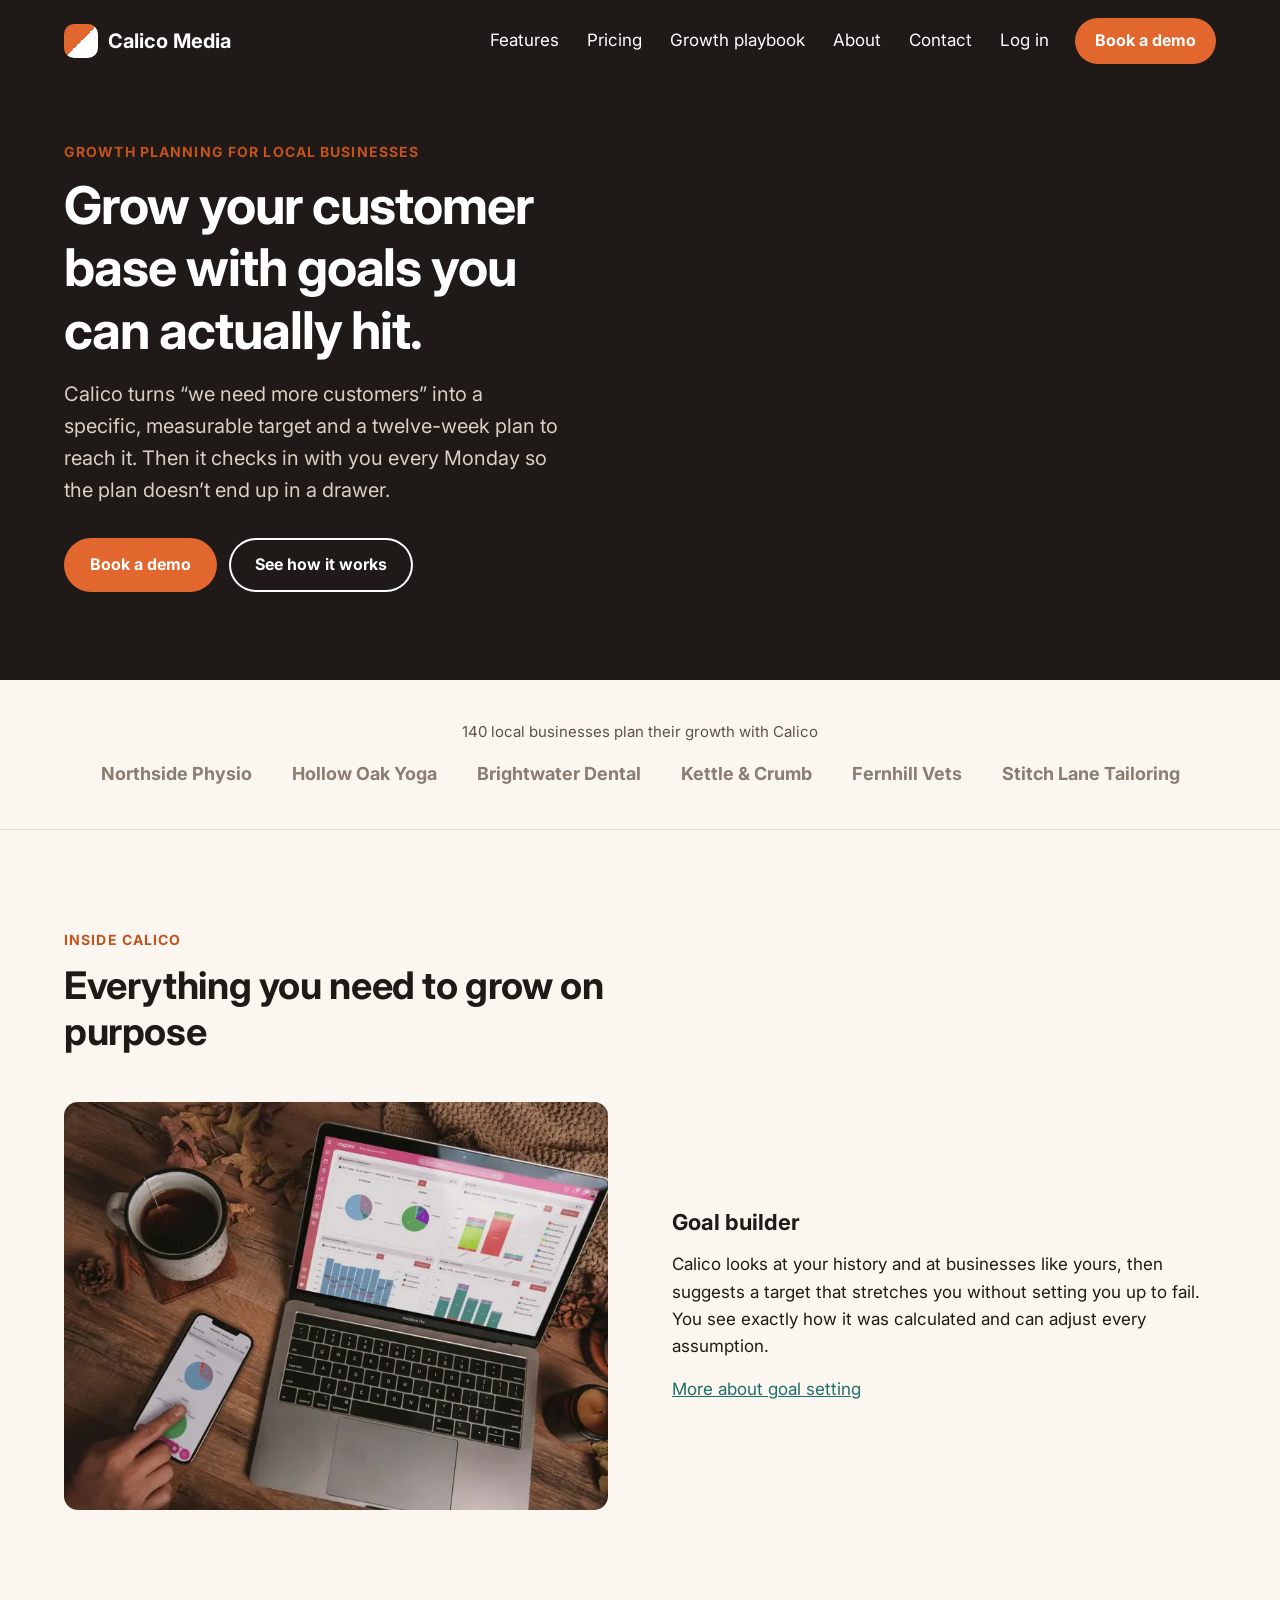
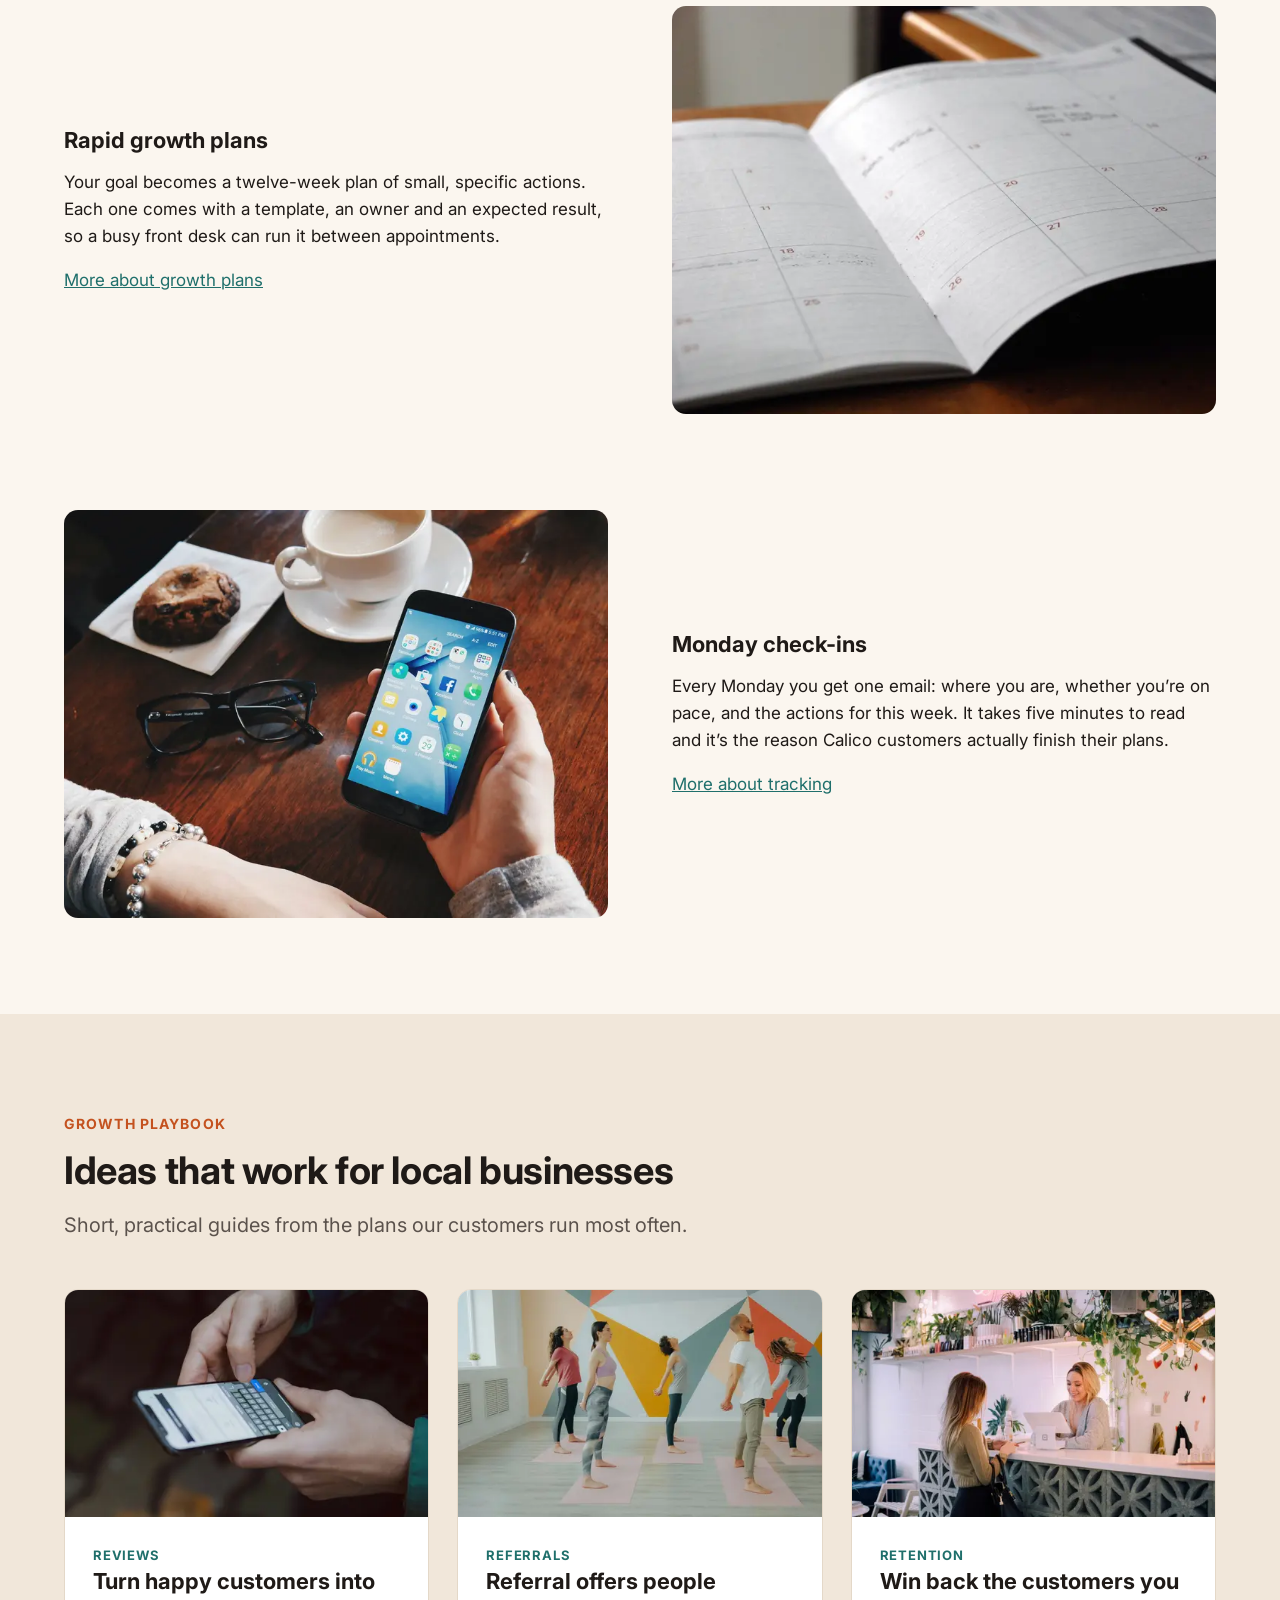
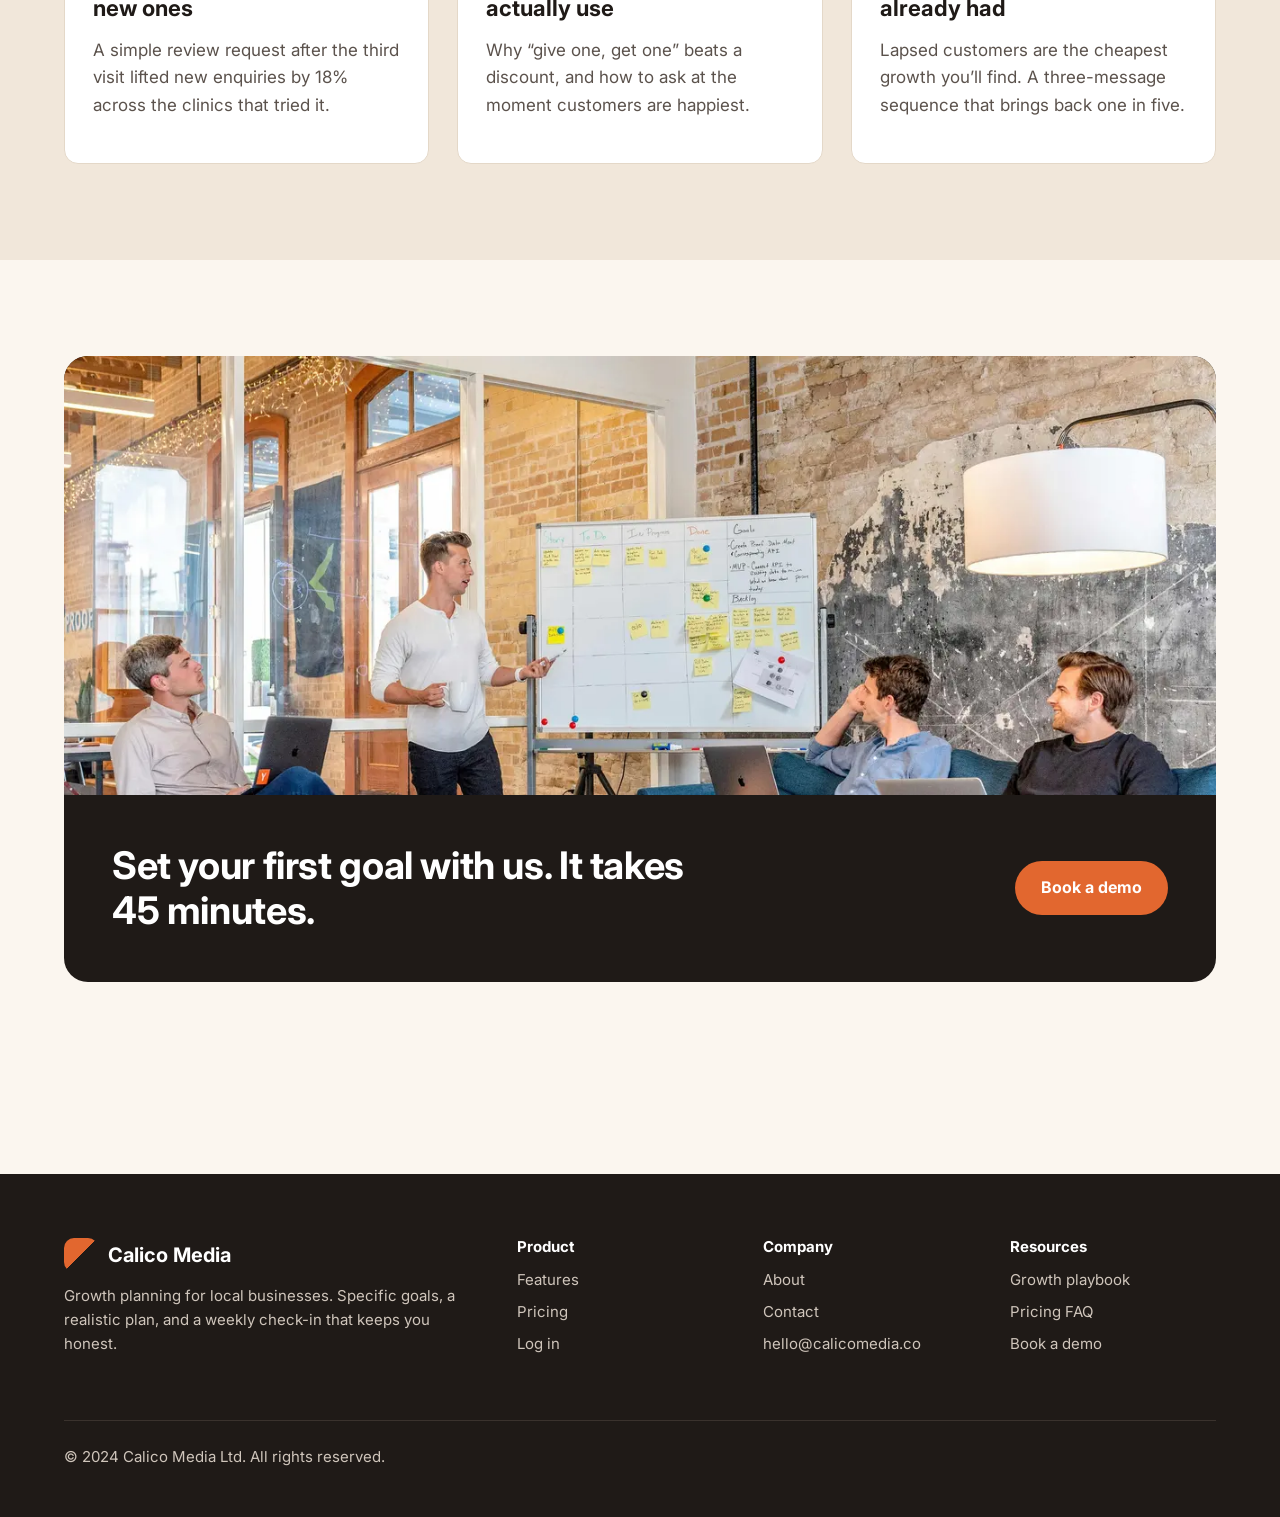
==== commit 4112b8f3: "fix font & image re-export to fix sizing change font files, delete google font links in all other pa" ====
--- a/public/index.html
+++ b/public/index.html
@@ -52,15 +52,14 @@
           <div class="hero-media">
             <img
               class="hero-image"
-              src="images/hero-weekly-plan.webp"
+              src="images/hero-weekly-plan-cmps.webp"
               srcset="images/hero-weekly-plan-480w.webp 480w,
               images/hero-weekly-plan-768w.webp 768w,
               images/hero-weekly-plan-1024w.webp 1024w,
               images/hero-weekly-plan-1280w.webp 1280w"
-              sizes="(max-width: 480px) 417px,
-              (max-width: 768px) 440px,
-              (max-width: 1024px) 961px,
-              (min-width: 1280px) 600px"
+              sizes="(max-width: 768px) min(440px, calc(100vw - 48px)),
+              (max-width: 1024px) calc(100vw - 48px),
+              600px"
               alt="A business owner at her desk with a laptop and an open planner"
             />
           </div>
@@ -91,15 +90,14 @@
           <div class="feature-row">
             <div class="feature-media">
               <img
-                src="images/feature-goal-builder.webp"
+                src="images/feature-goal-builder-cmps.webp"
                 srcset="images/feature-goal-builder-480w.webp 480w,
-                images/feature-goal-builder-768w.webp 768px,
+                images/feature-goal-builder-768w.webp 768w,
                 images/feature-goal-builder-1024w.webp 1024w,
                 images/feature-goal-builder-1280w.webp 1280w"
-                sizes="(max-width: 480px) 417px,
-                (max-width: 768px) 705px,
-                (max-width: 1024px) 449px,
-                (min-width: 1280px) 544px"
+                sizes="(max-width: 768px) calc(100vw - 48px), 
+                (max-width: 1200px) calc((100vw - 112px) / 2), 
+                544px"
                 alt="Growth charts on a laptop and phone beside a cup of tea"
                 loading="lazy"
                 decoding="async"
@@ -125,10 +123,9 @@
                 images/feature-growth-plan-768w.webp 768w,
                 images/feature-growth-plan-1024w.webp 1024w,
                 images/feature-growth-plan-1280w.webp 1280w"
-                sizes="(max-width: 480px) 417px,
-                (max-width: 768px) 705px,
-                (max-width: 1024px) 449px,
-                (min-width: 1280px) 544px"
+                sizes="(max-width: 768px) calc(100vw - 48px), 
+                (max-width: 1200px) calc((100vw - 112px) / 2), 
+                544px"
                 alt="An open planner showing the weeks ahead"
                 loading="lazy"
                 decoding="async"
@@ -153,10 +150,9 @@
                 images/feature-monday-checkin-768w.webp 768w,
                 images/feature-monday-checkin-1024w.webp 1024w,
                 images/feature-monday-checkin-1280w.webp 1280w"
-                sizes="(max-width: 480px) 417px,
-                (max-width: 768px) 705px,
-                (max-width: 1024px) 449px,
-                (min-width: 1280px) 544px"
+                sizes="(max-width: 768px) calc(100vw - 48px), 
+                (max-width: 1200px) calc((100vw - 112px) / 2), 
+                544px"
                 alt="Checking a phone over coffee on a Monday morning"
                 loading="lazy"
                 decoding="async"
@@ -194,10 +190,9 @@
                 images/playbook-reviews-768w.webp 768w,
                 images/playbook-reviews-1024w.webp 1024w,
                 images/playbook-reviews-1280w.webp 1280w"
-                sizes="(max-width: 480px) 415px,
-                (max-width: 768px) 337px,
-                (max-width: 1024px) 300px,
-                (min-width: 1280px) 363px"
+                sizes="(max-width: 700px) calc(100vw - 48px), 
+                (max-width: 1024px) calc((100vw - 76px) / 2), 
+                363px"
                 alt="A customer typing a review on their phone"
                 loading="lazy"
                 decoding="async"
@@ -218,10 +213,9 @@
                 images/playbook-referrals-768w.webp 768w,
                 images/playbook-referrals-1024w.webp 1024w,
                 images/playbook-referrals-1280w.webp 1280w"
-                sizes="(max-width: 480px) 415px,
-                (max-width: 768px) 337px,
-                (max-width: 1024px) 300px,
-                (min-width: 1280px) 363px"
+                sizes="(max-width: 700px) calc(100vw - 48px), 
+                (max-width: 1024px) calc((100vw - 76px) / 2), 
+                363px"
                 alt="A group class stretching together in a yoga studio"
                 loading="lazy"
                 decoding="async"
@@ -242,10 +236,9 @@
                 images/playbook-rebooking-768w.webp 768w,
                 images/playbook-rebooking-1024w.webp 1024w,
                 images/playbook-rebooking-1280w.webp 1280w"
-                sizes="(max-width: 480px) 415px,
-                (max-width: 768px) 337px,
-                (max-width: 1024px) 300px,
-                (min-width: 1280px) 363px"
+                sizes="(max-width: 700px) calc(100vw - 48px), 
+                (max-width: 1024px) calc((100vw - 76px) / 2), 
+                363px"
                 alt="A customer at the front desk booking her next visit"
                 loading="lazy"
                 decoding="async"
@@ -272,10 +265,8 @@
               images/team-workshop-768w.webp 768w,
               images/team-workshop-1024w.webp 1024w,
               images/team-workshop-1280w.webp 1280w"
-              sizes="(max-width: 480px) 417px,
-              (max-width: 768px) 705px,
-              (max-width: 1024px) 961px,
-              (min-width: 1280px) 1152px"
+              sizes="(max-width: 1248px) calc(100vw - 48px), 
+              1152px"
               alt="The Calico Media team planning around a whiteboard"
               loading="lazy"
               decoding="async"
--- a/public/css/styles.css
+++ b/public/css/styles.css
@@ -4,7 +4,7 @@
   font-weight: 400;
   font-display: swap;
   src: url(../fonts/Inter-400-weight.woff2) format('woff2');
-  unicode-range: U+0100-02BA, U+02BD-02C5, U+02C7-02CC, U+02CE-02D7, U+02DD-02FF, U+0304, U+0308, U+0329, U+1D00-1DBF, U+1E00-1E9F, U+1EF2-1EFF, U+2020, U+20A0-20AB, U+20AD-20C4, U+2113, U+2C60-2C7F, U+A720-A7FF;
+  unicode-range: U+0000-00FF, U+0131, U+0152-0153, U+02BB-02BC, U+02C6, U+02DA, U+02DC, U+0304, U+0308, U+0329, U+2000-206F, U+20AC, U+2122, U+2191, U+2193, U+2212, U+2215, U+FEFF, U+FFFD;
 }
 
 @font-face {
@@ -13,7 +13,7 @@
   font-weight: 700;
   font-display: swap;
   src: url(../fonts/Inter-700-weight.woff2) format('woff2');
-  unicode-range: U+0100-02BA, U+02BD-02C5, U+02C7-02CC, U+02CE-02D7, U+02DD-02FF, U+0304, U+0308, U+0329, U+1D00-1DBF, U+1E00-1E9F, U+1EF2-1EFF, U+2020, U+20A0-20AB, U+20AD-20C4, U+2113, U+2C60-2C7F, U+A720-A7FF;
+  unicode-range: U+0000-00FF, U+0131, U+0152-0153, U+02BB-02BC, U+02C6, U+02DA, U+02DC, U+0304, U+0308, U+0329, U+2000-206F, U+20AC, U+2122, U+2191, U+2193, U+2212, U+2215, U+FEFF, U+FFFD;
 }
 
 /* Calico Media marketing site */
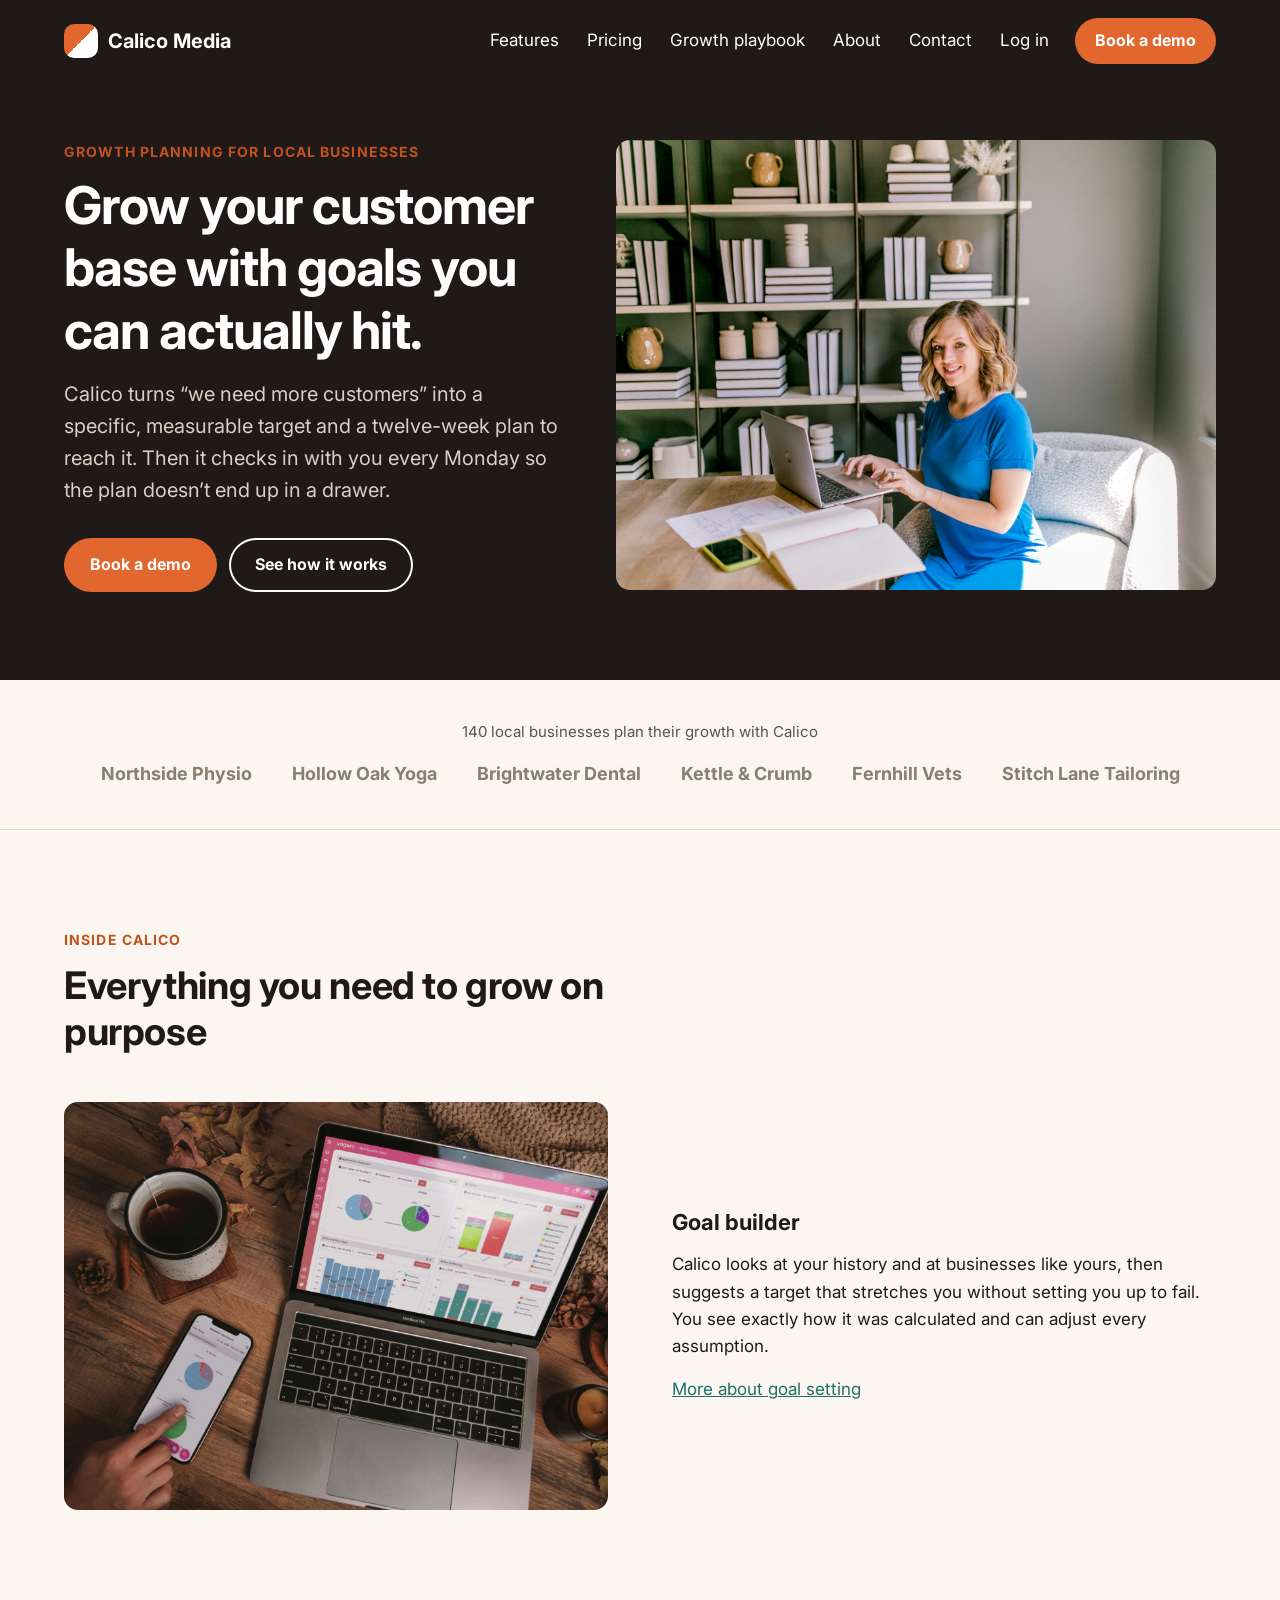
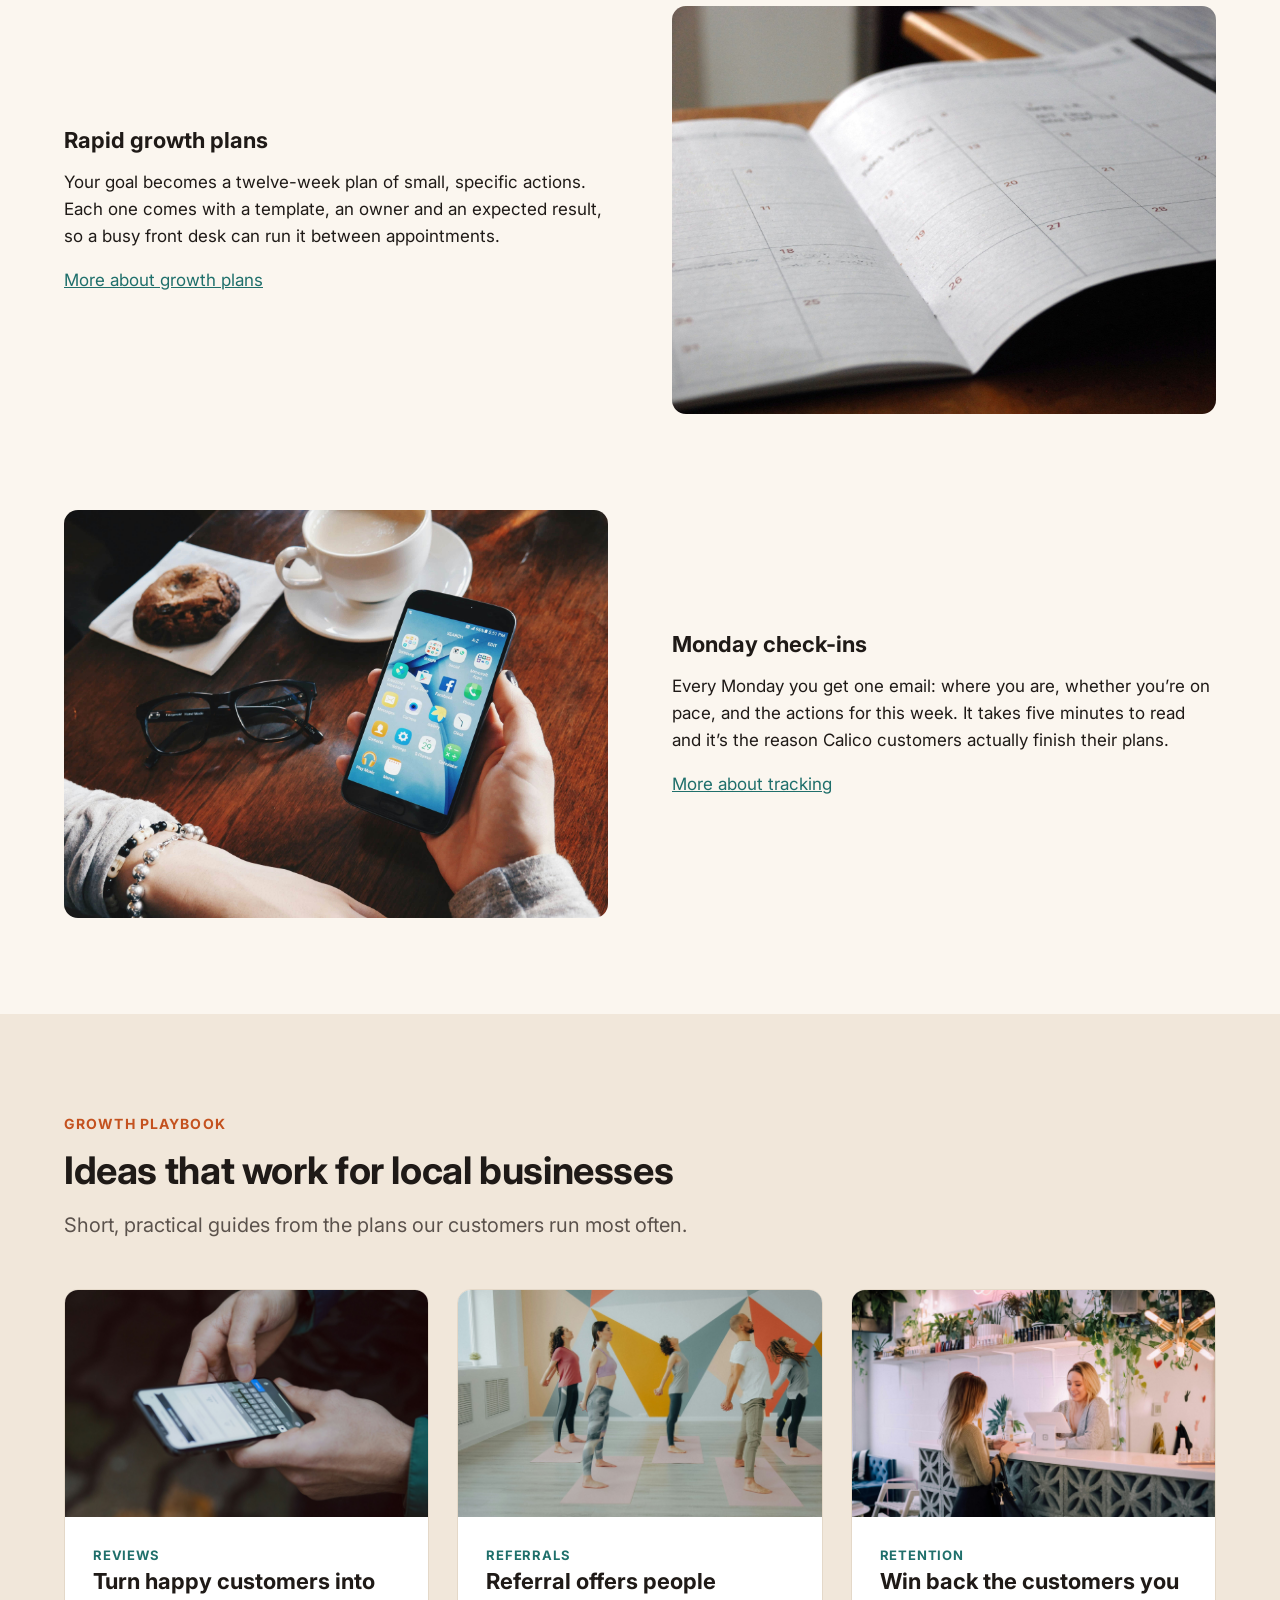
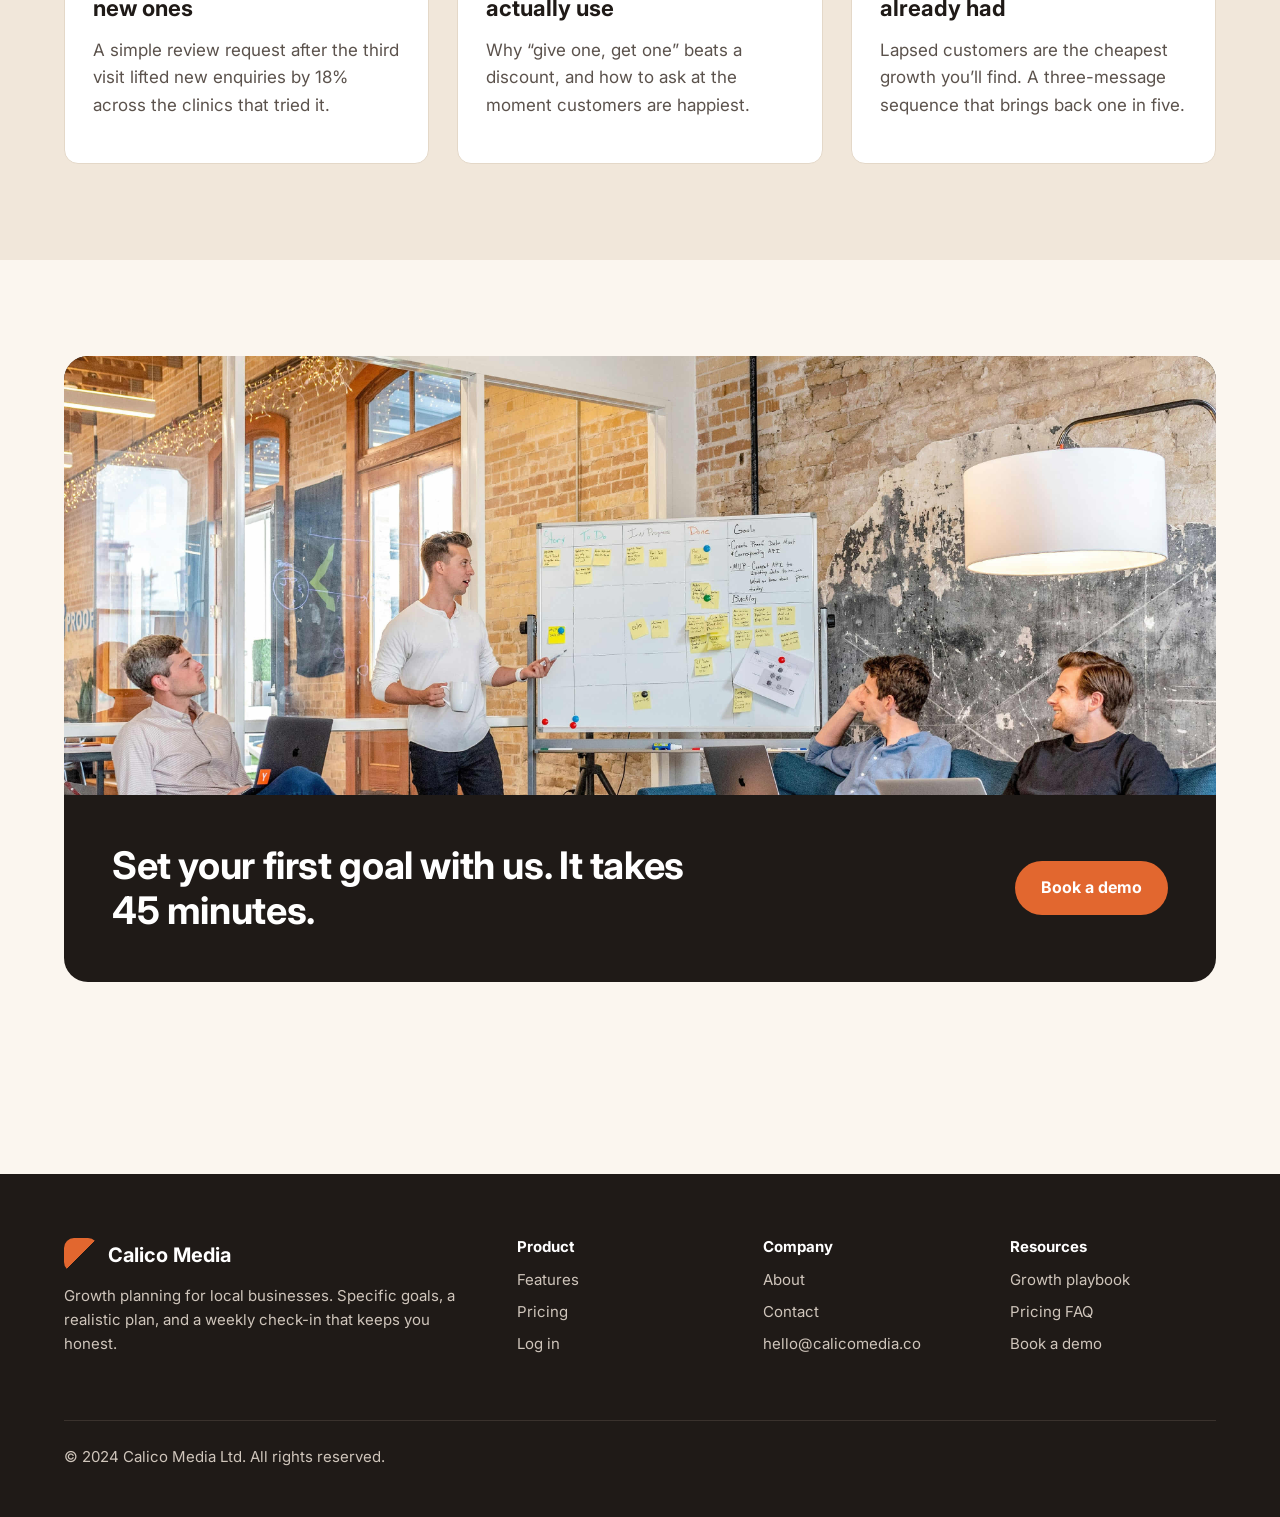
==== commit 5215ab2a: "Revert "Cut homepage weight"" ====
--- a/public/index.html
+++ b/public/index.html
@@ -1,328 +1,192 @@
-<!doctype html>
+<!DOCTYPE html>
 <html lang="en">
-  <head>
-    <meta charset="utf-8" />
-    <meta name="viewport" content="width=device-width, initial-scale=1" />
-    <title>Calico Media | Growth planning for local businesses</title>
-    <meta
-      name="description"
-      content="Calico helps local businesses grow their customer base with specific, measurable, realistic goals and a rapid growth plan you can run every week."
-    />
-    <link rel="stylesheet" href="css/styles.css" />
-  </head>
-  <body>
-    <header class="site-header site-header--home">
+<head>
+  <meta charset="utf-8">
+  <meta name="viewport" content="width=device-width, initial-scale=1">
+  <title>Calico Media | Growth planning for local businesses</title>
+  <meta name="description" content="Calico helps local businesses grow their customer base with specific, measurable, realistic goals and a rapid growth plan you can run every week.">
+  <link rel="preconnect" href="https://fonts.googleapis.com">
+  <link rel="preconnect" href="https://fonts.gstatic.com" crossorigin>
+  <link href="https://fonts.googleapis.com/css2?family=Inter:wght@100;200;300;400;500;600;700;800;900&display=swap" rel="stylesheet">
+  <link rel="stylesheet" href="css/styles.css">
+</head>
+<body>
+  <header class="site-header site-header--home">
+    <div class="container">
+      <a class="logo" href="index.html"><span class="logo-mark"></span>Calico Media</a>
+      <nav aria-label="Main">
+        <ul class="nav-links">
+          <li><a href="features.html">Features</a></li>
+          <li><a href="pricing.html">Pricing</a></li>
+          <li><a href="#playbook">Growth playbook</a></li>
+          <li><a href="about.html">About</a></li>
+          <li><a href="contact.html">Contact</a></li>
+          <li><a href="https://app.calicomedia.co/login">Log in</a></li>
+          <li><a class="btn" href="contact.html">Book a demo</a></li>
+        </ul>
+      </nav>
+    </div>
+  </header>
+
+  <main>
+    <section class="hero">
+      <div class="container hero-inner">
+        <div class="hero-text">
+          <span class="eyebrow">Growth planning for local businesses</span>
+          <h1>Grow your customer base with goals you can actually hit.</h1>
+          <p class="lead">Calico turns &ldquo;we need more customers&rdquo; into a specific, measurable target and a twelve-week plan to reach it. Then it checks in with you every Monday so the plan doesn&rsquo;t end up in a drawer.</p>
+          <div class="hero-actions">
+            <a class="btn" href="contact.html">Book a demo</a>
+            <a class="btn btn--ghost" href="features.html">See how it works</a>
+          </div>
+        </div>
+        <div class="hero-media">
+          <img class="hero-image" src="images/hero-weekly-plan.jpg" alt="A business owner at her desk with a laptop and an open planner">
+        </div>
+      </div>
+    </section>
+
+    <section class="trust">
       <div class="container">
-        <a class="logo" href="index.html"
-          ><span class="logo-mark"></span>Calico Media</a
-        >
-        <nav aria-label="Main">
-          <ul class="nav-links">
+        <p>140 local businesses plan their growth with Calico</p>
+        <ul class="trust-list">
+          <li>Northside Physio</li>
+          <li>Hollow Oak Yoga</li>
+          <li>Brightwater Dental</li>
+          <li>Kettle &amp; Crumb</li>
+          <li>Fernhill Vets</li>
+          <li>Stitch Lane Tailoring</li>
+        </ul>
+      </div>
+    </section>
+
+    <section class="section">
+      <div class="container">
+        <div class="section-intro">
+          <span class="eyebrow">Inside Calico</span>
+          <h2>Everything you need to grow on purpose</h2>
+        </div>
+
+        <div class="feature-row">
+          <div class="feature-media">
+            <img src="images/feature-goal-builder.jpg" alt="Growth charts on a laptop and phone beside a cup of tea">
+          </div>
+          <div>
+            <h3>Goal builder</h3>
+            <p>Calico looks at your history and at businesses like yours, then suggests a target that stretches you without setting you up to fail. You see exactly how it was calculated and can adjust every assumption.</p>
+            <a href="features.html">More about goal setting</a>
+          </div>
+        </div>
+
+        <div class="feature-row feature-row--reverse">
+          <div class="feature-media">
+            <img src="images/feature-growth-plan.jpg" alt="An open planner showing the weeks ahead">
+          </div>
+          <div>
+            <h3>Rapid growth plans</h3>
+            <p>Your goal becomes a twelve-week plan of small, specific actions. Each one comes with a template, an owner and an expected result, so a busy front desk can run it between appointments.</p>
+            <a href="features.html">More about growth plans</a>
+          </div>
+        </div>
+
+        <div class="feature-row">
+          <div class="feature-media">
+            <img src="images/feature-monday-checkin.jpg" alt="Checking a phone over coffee on a Monday morning">
+          </div>
+          <div>
+            <h3>Monday check-ins</h3>
+            <p>Every Monday you get one email: where you are, whether you&rsquo;re on pace, and the actions for this week. It takes five minutes to read and it&rsquo;s the reason Calico customers actually finish their plans.</p>
+            <a href="features.html">More about tracking</a>
+          </div>
+        </div>
+      </div>
+    </section>
+
+    <section class="section section--sand" id="playbook">
+      <div class="container">
+        <div class="section-intro">
+          <span class="eyebrow">Growth playbook</span>
+          <h2>Ideas that work for local businesses</h2>
+          <p class="lead">Short, practical guides from the plans our customers run most often.</p>
+        </div>
+        <div class="playbook-grid">
+          <article class="card">
+            <img src="images/playbook-reviews.jpg" alt="A customer typing a review on their phone">
+            <div class="card-body">
+              <span class="card-tag">Reviews</span>
+              <h3>Turn happy customers into new ones</h3>
+              <p>A simple review request after the third visit lifted new enquiries by 18% across the clinics that tried it.</p>
+            </div>
+          </article>
+          <article class="card">
+            <img src="images/playbook-referrals.jpg" alt="A group class stretching together in a yoga studio">
+            <div class="card-body">
+              <span class="card-tag">Referrals</span>
+              <h3>Referral offers people actually use</h3>
+              <p>Why &ldquo;give one, get one&rdquo; beats a discount, and how to ask at the moment customers are happiest.</p>
+            </div>
+          </article>
+          <article class="card">
+            <img src="images/playbook-rebooking.jpg" alt="A customer at the front desk booking her next visit">
+            <div class="card-body">
+              <span class="card-tag">Retention</span>
+              <h3>Win back the customers you already had</h3>
+              <p>Lapsed customers are the cheapest growth you&rsquo;ll find. A three-message sequence that brings back one in five.</p>
+            </div>
+          </article>
+        </div>
+      </div>
+    </section>
+
+    <section class="section">
+      <div class="container">
+        <div class="cta-band">
+          <img src="images/team-workshop.jpg" alt="The Calico Media team planning around a whiteboard">
+          <div class="cta-body">
+            <h2>Set your first goal with us. It takes 45 minutes.</h2>
+            <a class="btn" href="contact.html">Book a demo</a>
+          </div>
+        </div>
+      </div>
+    </section>
+  </main>
+
+  <footer class="site-footer">
+    <div class="container">
+      <div class="footer-grid">
+        <div>
+          <a class="logo" href="index.html"><span class="logo-mark"></span>Calico Media</a>
+          <p>Growth planning for local businesses. Specific goals, a realistic plan, and a weekly check-in that keeps you honest.</p>
+        </div>
+        <div>
+          <h4>Product</h4>
+          <ul>
             <li><a href="features.html">Features</a></li>
             <li><a href="pricing.html">Pricing</a></li>
-            <li><a href="#playbook">Growth playbook</a></li>
+            <li><a href="https://app.calicomedia.co/login">Log in</a></li>
+          </ul>
+        </div>
+        <div>
+          <h4>Company</h4>
+          <ul>
             <li><a href="about.html">About</a></li>
             <li><a href="contact.html">Contact</a></li>
-            <li><a href="https://app.calicomedia.co/login">Log in</a></li>
-            <li><a class="btn" href="contact.html">Book a demo</a></li>
-          </ul>
-        </nav>
-      </div>
-    </header>
-
-    <main>
-      <section class="hero">
-        <div class="container hero-inner">
-          <div class="hero-text">
-            <span class="eyebrow">Growth planning for local businesses</span>
-            <h1>Grow your customer base with goals you can actually hit.</h1>
-            <p class="lead">
-              Calico turns &ldquo;we need more customers&rdquo; into a specific,
-              measurable target and a twelve-week plan to reach it. Then it
-              checks in with you every Monday so the plan doesn&rsquo;t end up
-              in a drawer.
-            </p>
-            <div class="hero-actions">
-              <a class="btn" href="contact.html">Book a demo</a>
-              <a class="btn btn--ghost" href="features.html"
-                >See how it works</a
-              >
-            </div>
-          </div>
-          <div class="hero-media">
-            <img
-              class="hero-image"
-              src="images/hero-weekly-plan-cmps.webp"
-              srcset="images/hero-weekly-plan-480w.webp 480w,
-              images/hero-weekly-plan-768w.webp 768w,
-              images/hero-weekly-plan-1024w.webp 1024w,
-              images/hero-weekly-plan-1280w.webp 1280w"
-              sizes="(max-width: 768px) min(440px, calc(100vw - 48px)),
-              (max-width: 1024px) calc(100vw - 48px),
-              600px"
-              alt="A business owner at her desk with a laptop and an open planner"
-            />
-          </div>
-        </div>
-      </section>
-
-      <section class="trust">
-        <div class="container">
-          <p>140 local businesses plan their growth with Calico</p>
-          <ul class="trust-list">
-            <li>Northside Physio</li>
-            <li>Hollow Oak Yoga</li>
-            <li>Brightwater Dental</li>
-            <li>Kettle &amp; Crumb</li>
-            <li>Fernhill Vets</li>
-            <li>Stitch Lane Tailoring</li>
+            <li><a href="mailto:hello@calicomedia.co">hello@calicomedia.co</a></li>
           </ul>
         </div>
-      </section>
-
-      <section class="section">
-        <div class="container">
-          <div class="section-intro">
-            <span class="eyebrow">Inside Calico</span>
-            <h2>Everything you need to grow on purpose</h2>
-          </div>
-
-          <div class="feature-row">
-            <div class="feature-media">
-              <img
-                src="images/feature-goal-builder-cmps.webp"
-                srcset="images/feature-goal-builder-480w.webp 480w,
-                images/feature-goal-builder-768w.webp 768w,
-                images/feature-goal-builder-1024w.webp 1024w,
-                images/feature-goal-builder-1280w.webp 1280w"
-                sizes="(max-width: 768px) calc(100vw - 48px), 
-                (max-width: 1200px) calc((100vw - 112px) / 2), 
-                544px"
-                alt="Growth charts on a laptop and phone beside a cup of tea"
-                loading="lazy"
-                decoding="async"
-              />
-            </div>
-            <div>
-              <h3>Goal builder</h3>
-              <p>
-                Calico looks at your history and at businesses like yours, then
-                suggests a target that stretches you without setting you up to
-                fail. You see exactly how it was calculated and can adjust every
-                assumption.
-              </p>
-              <a href="features.html">More about goal setting</a>
-            </div>
-          </div>
-
-          <div class="feature-row feature-row--reverse">
-            <div class="feature-media">
-              <img
-                src="images/feature-growth-plan.webp"
-                srcset="images/feature-growth-plan-480w.webp 480w,
-                images/feature-growth-plan-768w.webp 768w,
-                images/feature-growth-plan-1024w.webp 1024w,
-                images/feature-growth-plan-1280w.webp 1280w"
-                sizes="(max-width: 768px) calc(100vw - 48px), 
-                (max-width: 1200px) calc((100vw - 112px) / 2), 
-                544px"
-                alt="An open planner showing the weeks ahead"
-                loading="lazy"
-                decoding="async"
-              />
-            </div>
-            <div>
-              <h3>Rapid growth plans</h3>
-              <p>
-                Your goal becomes a twelve-week plan of small, specific actions.
-                Each one comes with a template, an owner and an expected result,
-                so a busy front desk can run it between appointments.
-              </p>
-              <a href="features.html">More about growth plans</a>
-            </div>
-          </div>
-
-          <div class="feature-row">
-            <div class="feature-media">
-              <img
-                src="images/feature-monday-checkin.webp"
-                srcset="images/feature-monday-checkin-480w.webp 480w,
-                images/feature-monday-checkin-768w.webp 768w,
-                images/feature-monday-checkin-1024w.webp 1024w,
-                images/feature-monday-checkin-1280w.webp 1280w"
-                sizes="(max-width: 768px) calc(100vw - 48px), 
-                (max-width: 1200px) calc((100vw - 112px) / 2), 
-                544px"
-                alt="Checking a phone over coffee on a Monday morning"
-                loading="lazy"
-                decoding="async"
-              />
-            </div>
-            <div>
-              <h3>Monday check-ins</h3>
-              <p>
-                Every Monday you get one email: where you are, whether
-                you&rsquo;re on pace, and the actions for this week. It takes
-                five minutes to read and it&rsquo;s the reason Calico customers
-                actually finish their plans.
-              </p>
-              <a href="features.html">More about tracking</a>
-            </div>
-          </div>
-        </div>
-      </section>
-
-      <section class="section section--sand" id="playbook">
-        <div class="container">
-          <div class="section-intro">
-            <span class="eyebrow">Growth playbook</span>
-            <h2>Ideas that work for local businesses</h2>
-            <p class="lead">
-              Short, practical guides from the plans our customers run most
-              often.
-            </p>
-          </div>
-          <div class="playbook-grid">
-            <article class="card">
-              <img
-                src="images/playbook-reviews.webp"
-                srcset="images/playbook-reviews-480w.webp 480w,
-                images/playbook-reviews-768w.webp 768w,
-                images/playbook-reviews-1024w.webp 1024w,
-                images/playbook-reviews-1280w.webp 1280w"
-                sizes="(max-width: 700px) calc(100vw - 48px), 
-                (max-width: 1024px) calc((100vw - 76px) / 2), 
-                363px"
-                alt="A customer typing a review on their phone"
-                loading="lazy"
-                decoding="async"
-              />
-              <div class="card-body">
-                <span class="card-tag">Reviews</span>
-                <h3>Turn happy customers into new ones</h3>
-                <p>
-                  A simple review request after the third visit lifted new
-                  enquiries by 18% across the clinics that tried it.
-                </p>
-              </div>
-            </article>
-            <article class="card">
-              <img
-                src="images/playbook-referrals.webp"
-                srcset="images/playbook-referrals-480w.webp 480w,
-                images/playbook-referrals-768w.webp 768w,
-                images/playbook-referrals-1024w.webp 1024w,
-                images/playbook-referrals-1280w.webp 1280w"
-                sizes="(max-width: 700px) calc(100vw - 48px), 
-                (max-width: 1024px) calc((100vw - 76px) / 2), 
-                363px"
-                alt="A group class stretching together in a yoga studio"
-                loading="lazy"
-                decoding="async"
-              />
-              <div class="card-body">
-                <span class="card-tag">Referrals</span>
-                <h3>Referral offers people actually use</h3>
-                <p>
-                  Why &ldquo;give one, get one&rdquo; beats a discount, and how
-                  to ask at the moment customers are happiest.
-                </p>
-              </div>
-            </article>
-            <article class="card">
-              <img
-                src="images/playbook-rebooking.webp"
-                srcset="images/playbook-rebooking-480w.webp 480w,
-                images/playbook-rebooking-768w.webp 768w,
-                images/playbook-rebooking-1024w.webp 1024w,
-                images/playbook-rebooking-1280w.webp 1280w"
-                sizes="(max-width: 700px) calc(100vw - 48px), 
-                (max-width: 1024px) calc((100vw - 76px) / 2), 
-                363px"
-                alt="A customer at the front desk booking her next visit"
-                loading="lazy"
-                decoding="async"
-              />
-              <div class="card-body">
-                <span class="card-tag">Retention</span>
-                <h3>Win back the customers you already had</h3>
-                <p>
-                  Lapsed customers are the cheapest growth you&rsquo;ll find. A
-                  three-message sequence that brings back one in five.
-                </p>
-              </div>
-            </article>
-          </div>
-        </div>
-      </section>
-
-      <section class="section">
-        <div class="container">
-          <div class="cta-band">
-            <img
-              src="images/team-workshop.webp"
-              srcset="images/team-workshop-480w.webp 480w,
-              images/team-workshop-768w.webp 768w,
-              images/team-workshop-1024w.webp 1024w,
-              images/team-workshop-1280w.webp 1280w"
-              sizes="(max-width: 1248px) calc(100vw - 48px), 
-              1152px"
-              alt="The Calico Media team planning around a whiteboard"
-              loading="lazy"
-              decoding="async"
-            />
-            <div class="cta-body">
-              <h2>Set your first goal with us. It takes 45 minutes.</h2>
-              <a class="btn" href="contact.html">Book a demo</a>
-            </div>
-          </div>
-        </div>
-      </section>
-    </main>
-
-    <footer class="site-footer">
-      <div class="container">
-        <div class="footer-grid">
-          <div>
-            <a class="logo" href="index.html"
-              ><span class="logo-mark"></span>Calico Media</a
-            >
-            <p>
-              Growth planning for local businesses. Specific goals, a realistic
-              plan, and a weekly check-in that keeps you honest.
-            </p>
-          </div>
-          <div>
-            <h4>Product</h4>
-            <ul>
-              <li><a href="features.html">Features</a></li>
-              <li><a href="pricing.html">Pricing</a></li>
-              <li><a href="https://app.calicomedia.co/login">Log in</a></li>
-            </ul>
-          </div>
-          <div>
-            <h4>Company</h4>
-            <ul>
-              <li><a href="about.html">About</a></li>
-              <li><a href="contact.html">Contact</a></li>
-              <li>
-                <a href="mailto:hello@calicomedia.co">hello@calicomedia.co</a>
-              </li>
-            </ul>
-          </div>
-          <div>
-            <h4>Resources</h4>
-            <ul>
-              <li><a href="index.html#playbook">Growth playbook</a></li>
-              <li><a href="pricing.html#faq">Pricing FAQ</a></li>
-              <li><a href="contact.html">Book a demo</a></li>
-            </ul>
-          </div>
-        </div>
-        <div class="footer-bottom">
-          <p>&copy; 2024 Calico Media Ltd. All rights reserved.</p>
+        <div>
+          <h4>Resources</h4>
+          <ul>
+            <li><a href="index.html#playbook">Growth playbook</a></li>
+            <li><a href="pricing.html#faq">Pricing FAQ</a></li>
+            <li><a href="contact.html">Book a demo</a></li>
+          </ul>
         </div>
       </div>
-    </footer>
-  </body>
+      <div class="footer-bottom">
+        <p>&copy; 2024 Calico Media Ltd. All rights reserved.</p>
+      </div>
+    </div>
+  </footer>
+</body>
 </html>
--- a/public/css/styles.css
+++ b/public/css/styles.css
@@ -1,21 +1,3 @@
-@font-face {
-  font-family: 'Inter';
-  font-style: normal;
-  font-weight: 400;
-  font-display: swap;
-  src: url(../fonts/Inter-400-weight.woff2) format('woff2');
-  unicode-range: U+0000-00FF, U+0131, U+0152-0153, U+02BB-02BC, U+02C6, U+02DA, U+02DC, U+0304, U+0308, U+0329, U+2000-206F, U+20AC, U+2122, U+2191, U+2193, U+2212, U+2215, U+FEFF, U+FFFD;
-}
-
-@font-face {
-  font-family: 'Inter';
-  font-style: normal;
-  font-weight: 700;
-  font-display: swap;
-  src: url(../fonts/Inter-700-weight.woff2) format('woff2');
-  unicode-range: U+0000-00FF, U+0131, U+0152-0153, U+02BB-02BC, U+02C6, U+02DA, U+02DC, U+0304, U+0308, U+0329, U+2000-206F, U+20AC, U+2122, U+2191, U+2193, U+2212, U+2215, U+FEFF, U+FFFD;
-}
-
 /* Calico Media marketing site */
 
 :root {
@@ -424,7 +406,7 @@
 
 .playbook-grid {
   display: grid;
-  grid-template-columns: repeat(auto-fit, minmax(300px, 1fr));
+  grid-template-columns: repeat(3, 1fr);
   gap: 28px;
 }
 
@@ -837,6 +819,10 @@
     order: 0;
   }
 
+  .playbook-grid {
+    grid-template-columns: repeat(2, minmax(0, 1fr));
+  }
+
   .card-grid {
     grid-template-columns: repeat(2, 1fr);
   }
@@ -856,6 +842,10 @@
     font-size: 34px;
   }
 
+  .playbook-grid {
+    grid-template-columns: 1fr;
+  }
+
   .card-grid {
     grid-template-columns: 1fr;
   }
